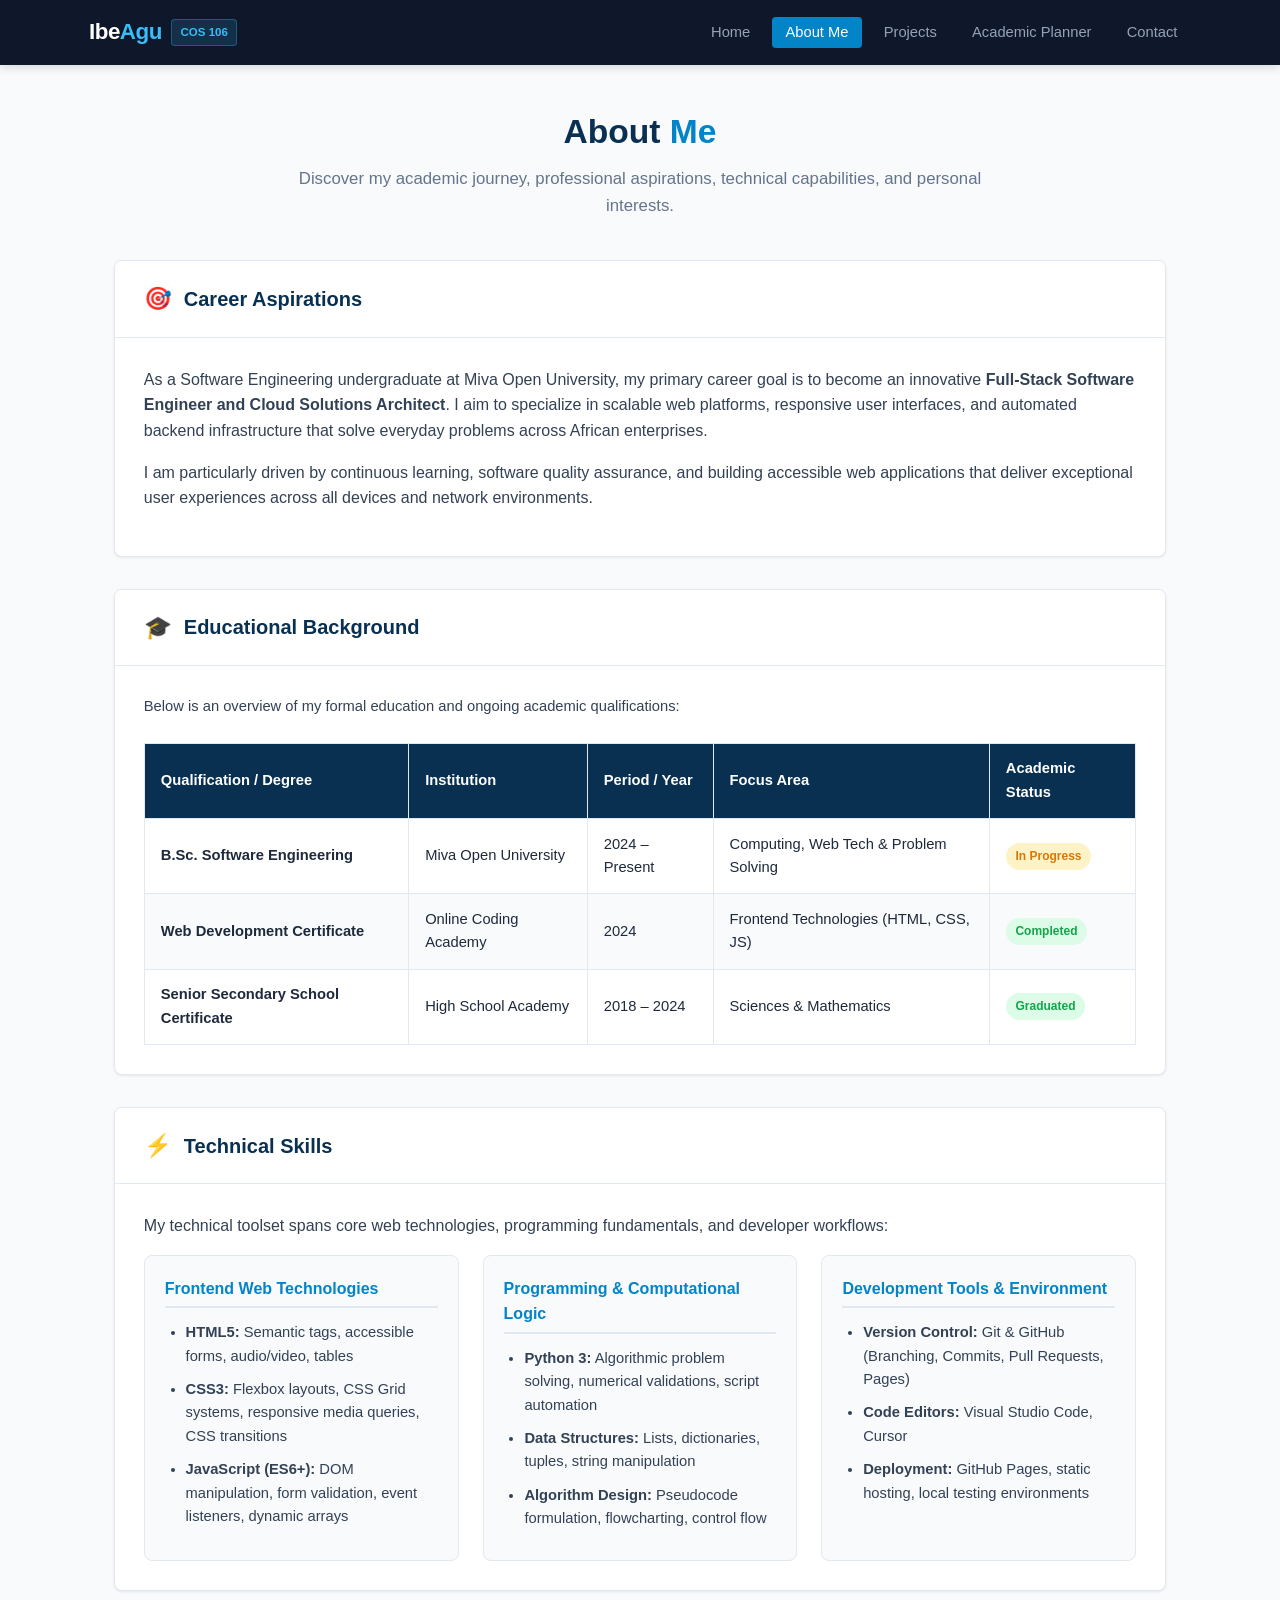
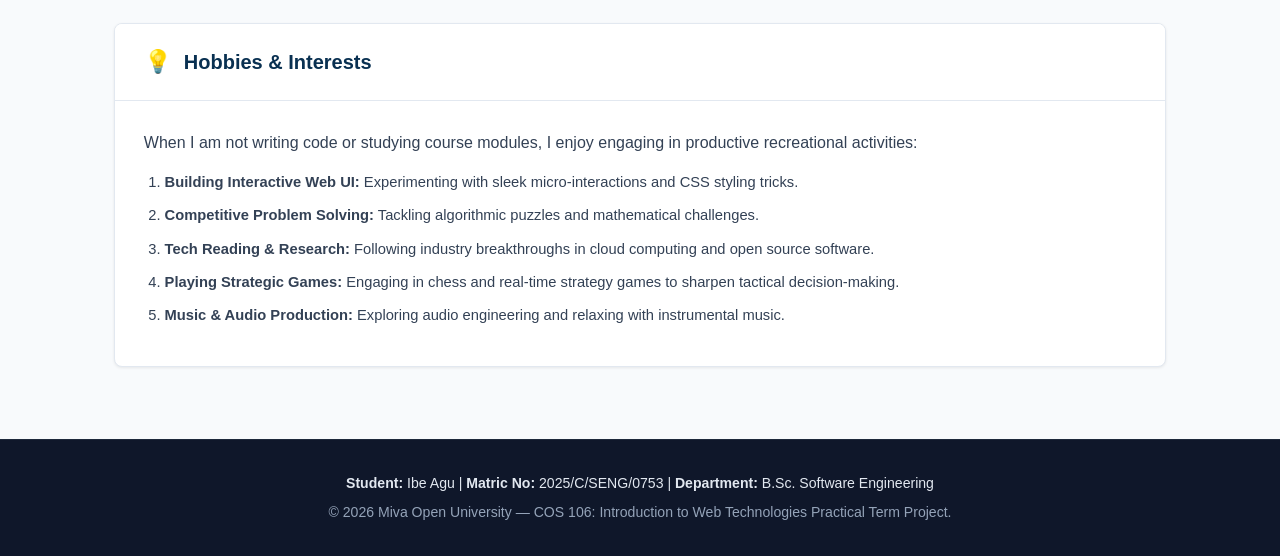
==== about.html @ ec4dff3a "Initial commit: Complete COS 106 Academic Portfolio and Management Website" ====
<!DOCTYPE html>
<html lang="en">
<head>
    <meta charset="UTF-8">
    <meta name="viewport" content="width=device-width, initial-scale=1.0">
    <title>About Me | Ibe Agu - Academic Portfolio</title>
    <link rel="stylesheet" href="style.css">
</head>
<body>

    <header>
        <div class="header-container">
            <div class="logo">
                <a href="index.html">Ibe<span>Agu</span></a>
                <span class="badge">COS 106</span>
            </div>
            <nav>
                <ul class="nav-links">
                    <li><a href="index.html">Home</a></li>
                    <li><a href="about.html" class="active">About Me</a></li>
                    <li><a href="projects.html">Projects</a></li>
                    <li><a href="planner.html">Academic Planner</a></li>
                    <li><a href="contact.html">Contact</a></li>
                </ul>
            </nav>
        </div>
    </header>

    <main class="page-container">
        <div class="page-header">
            <h2>About <span class="highlight">Me</span></h2>
            <p class="subtitle">Discover my academic journey, professional aspirations, technical capabilities, and personal interests.</p>
        </div>

        <!-- Career Aspirations Section -->
        <section class="card">
            <div class="card-header">
                <span class="card-icon">🎯</span>
                <h3>Career Aspirations</h3>
            </div>
            <div class="card-body">
                <p>
                    As a Software Engineering undergraduate at Miva Open University, my primary career goal is to become an innovative 
                    <strong>Full-Stack Software Engineer and Cloud Solutions Architect</strong>. I aim to specialize in scalable web platforms, 
                    responsive user interfaces, and automated backend infrastructure that solve everyday problems across African enterprises.
                </p>
                <p>
                    I am particularly driven by continuous learning, software quality assurance, and building accessible web applications 
                    that deliver exceptional user experiences across all devices and network environments.
                </p>
            </div>
        </section>

        <!-- Educational Background (Semantic HTML Table Requirement) -->
        <section class="card">
            <div class="card-header">
                <span class="card-icon">🎓</span>
                <h3>Educational Background</h3>
            </div>
            <div class="card-body">
                <p class="table-intro">Below is an overview of my formal education and ongoing academic qualifications:</p>
                <div class="table-responsive">
                    <table class="custom-table">
                        <thead>
                            <tr>
                                <th>Qualification / Degree</th>
                                <th>Institution</th>
                                <th>Period / Year</th>
                                <th>Focus Area</th>
                                <th>Academic Status</th>
                            </tr>
                        </thead>
                        <tbody>
                            <tr>
                                <td><strong>B.Sc. Software Engineering</strong></td>
                                <td>Miva Open University</td>
                                <td>2024 &ndash; Present</td>
                                <td>Computing, Web Tech &amp; Problem Solving</td>
                                <td><span class="status-badge status-progress">In Progress</span></td>
                            </tr>
                            <tr>
                                <td><strong>Web Development Certificate</strong></td>
                                <td>Online Coding Academy</td>
                                <td>2024</td>
                                <td>Frontend Technologies (HTML, CSS, JS)</td>
                                <td><span class="status-badge status-completed">Completed</span></td>
                            </tr>
                            <tr>
                                <td><strong>Senior Secondary School Certificate</strong></td>
                                <td>High School Academy</td>
                                <td>2018 &ndash; 2024</td>
                                <td>Sciences &amp; Mathematics</td>
                                <td><span class="status-badge status-completed">Graduated</span></td>
                            </tr>
                        </tbody>
                    </table>
                </div>
            </div>
        </section>

        <!-- Technical Skills (HTML Lists Requirement) -->
        <section class="card">
            <div class="card-header">
                <span class="card-icon">⚡</span>
                <h3>Technical Skills</h3>
            </div>
            <div class="card-body">
                <p>My technical toolset spans core web technologies, programming fundamentals, and developer workflows:</p>
                <div class="skills-grid">
                    <div class="skill-category">
                        <h4>Frontend Web Technologies</h4>
                        <ul class="styled-list">
                            <li><strong>HTML5:</strong> Semantic tags, accessible forms, audio/video, tables</li>
                            <li><strong>CSS3:</strong> Flexbox layouts, CSS Grid systems, responsive media queries, CSS transitions</li>
                            <li><strong>JavaScript (ES6+):</strong> DOM manipulation, form validation, event listeners, dynamic arrays</li>
                        </ul>
                    </div>
                    <div class="skill-category">
                        <h4>Programming &amp; Computational Logic</h4>
                        <ul class="styled-list">
                            <li><strong>Python 3:</strong> Algorithmic problem solving, numerical validations, script automation</li>
                            <li><strong>Data Structures:</strong> Lists, dictionaries, tuples, string manipulation</li>
                            <li><strong>Algorithm Design:</strong> Pseudocode formulation, flowcharting, control flow</li>
                        </ul>
                    </div>
                    <div class="skill-category">
                        <h4>Development Tools &amp; Environment</h4>
                        <ul class="styled-list">
                            <li><strong>Version Control:</strong> Git &amp; GitHub (Branching, Commits, Pull Requests, Pages)</li>
                            <li><strong>Code Editors:</strong> Visual Studio Code, Cursor</li>
                            <li><strong>Deployment:</strong> GitHub Pages, static hosting, local testing environments</li>
                        </ul>
                    </div>
                </div>
            </div>
        </section>

        <!-- Hobbies and Interests (Ordered List Requirement) -->
        <section class="card">
            <div class="card-header">
                <span class="card-icon">💡</span>
                <h3>Hobbies &amp; Interests</h3>
            </div>
            <div class="card-body">
                <p>When I am not writing code or studying course modules, I enjoy engaging in productive recreational activities:</p>
                <ol class="styled-ordered-list">
                    <li><strong>Building Interactive Web UI:</strong> Experimenting with sleek micro-interactions and CSS styling tricks.</li>
                    <li><strong>Competitive Problem Solving:</strong> Tackling algorithmic puzzles and mathematical challenges.</li>
                    <li><strong>Tech Reading &amp; Research:</strong> Following industry breakthroughs in cloud computing and open source software.</li>
                    <li><strong>Playing Strategic Games:</strong> Engaging in chess and real-time strategy games to sharpen tactical decision-making.</li>
                    <li><strong>Music &amp; Audio Production:</strong> Exploring audio engineering and relaxing with instrumental music.</li>
                </ol>
            </div>
        </section>
    </main>

    <footer>
        <div class="footer-container">
            <p><strong>Student:</strong> Ibe Agu | <strong>Matric No:</strong> 2025/C/SENG/0753 | <strong>Department:</strong> B.Sc. Software Engineering</p>
            <p>&copy; 2026 Miva Open University — COS 106: Introduction to Web Technologies Practical Term Project.</p>
        </div>
    </footer>

</body>
</html>
---- style.css ----
/* ==========================================================================
   COS 106: Introduction to Web Technologies - Practical Term Project
   Author: Ibe Agu (Matric No: 2025/C/SENG/0753)
   Institution: Miva Open University | Faculty of Computing & Applied Sciences
   File: style.css (Comprehensive External Stylesheet)
   ========================================================================== */

/* --------------------------------------------------------------------------
   1. RESET & GLOBAL VARIABLES
   -------------------------------------------------------------------------- */
:root {
    --primary-navy: #093051;
    --primary-dark: #0f172a;
    --accent-blue: #0284c7;
    --accent-light: #38bdf8;
    --accent-hover: #0369a1;
    --bg-light: #f8fafc;
    --bg-white: #ffffff;
    --text-main: #1e293b;
    --text-muted: #64748b;
    --text-light: #94a3b8;
    --border-color: #e2e8f0;
    --border-focus: #0284c7;
    --success-color: #16a34a;
    --success-bg: #dcfce7;
    --warning-color: #d97706;
    --warning-bg: #fef3c7;
    --error-color: #dc2626;
    --error-bg: #fee2e2;
    --shadow-sm: 0 1px 3px rgba(0, 0, 0, 0.08);
    --shadow-md: 0 4px 12px rgba(0, 0, 0, 0.08);
    --shadow-lg: 0 10px 25px rgba(0, 0, 0, 0.12);
    --radius-sm: 4px;
    --radius-md: 8px;
    --radius-lg: 12px;
    --transition: all 0.3s ease;
}

* {
    margin: 0;
    padding: 0;
    box-sizing: border-box;
    font-family: 'Segoe UI', -apple-system, BlinkMacSystemFont, Roboto, Helvetica, Arial, sans-serif;
}

body {
    background-color: var(--bg-light);
    color: var(--text-main);
    line-height: 1.6;
    min-height: 100vh;
    display: flex;
    flex-direction: column;
}

main {
    flex: 1;
}

a {
    color: var(--accent-blue);
    text-decoration: none;
    transition: var(--transition);
}

a:hover {
    color: var(--accent-hover);
}

/* --------------------------------------------------------------------------
   2. HEADER & NAVIGATION BAR (FLEXBOX)
   -------------------------------------------------------------------------- */
header {
    background-color: var(--primary-dark);
    color: #ffffff;
    position: sticky;
    top: 0;
    z-index: 1000;
    box-shadow: 0 2px 10px rgba(0, 0, 0, 0.15);
}

.header-container {
    max-width: 1150px;
    margin: 0 auto;
    padding: 0.9rem 1.5rem;
    display: flex;
    justify-content: space-between;
    align-items: center;
    flex-wrap: wrap;
    gap: 1rem;
}

.logo {
    display: flex;
    align-items: center;
    gap: 0.6rem;
}

.logo a {
    font-size: 1.4rem;
    font-weight: 700;
    color: #ffffff;
    letter-spacing: -0.5px;
}

.logo span {
    color: var(--accent-light);
}

.badge {
    background: rgba(56, 189, 248, 0.15);
    color: var(--accent-light);
    border: 1px solid rgba(56, 189, 248, 0.3);
    font-size: 0.72rem;
    font-weight: 600;
    padding: 0.2rem 0.5rem;
    border-radius: var(--radius-sm);
    text-transform: uppercase;
}

.nav-links {
    list-style: none;
    display: flex;
    align-items: center;
    gap: 0.5rem;
}

.nav-links li a {
    color: var(--text-light);
    font-size: 0.92rem;
    font-weight: 500;
    padding: 0.45rem 0.85rem;
    border-radius: var(--radius-sm);
    transition: var(--transition);
}

.nav-links li a:hover {
    color: #ffffff;
    background-color: rgba(255, 255, 255, 0.1);
}

.nav-links li a.active {
    color: #ffffff;
    background-color: var(--accent-blue);
}

/* --------------------------------------------------------------------------
   3. HERO SECTION (HOMEPAGE)
   -------------------------------------------------------------------------- */
.hero-section {
    background: linear-gradient(135deg, var(--primary-navy) 0%, #0369a1 100%);
    color: #ffffff;
    padding: 4.5rem 1.5rem 4rem;
    text-align: center;
    position: relative;
}

.hero-content {
    max-width: 780px;
    margin: 0 auto;
}

.profile-frame {
    display: inline-block;
    padding: 5px;
    background: rgba(255, 255, 255, 0.2);
    border-radius: 50%;
    box-shadow: 0 8px 24px rgba(0, 0, 0, 0.25);
    margin-bottom: 1.25rem;
}

.profile-img {
    width: 140px;
    height: 140px;
    border-radius: 50%;
    object-fit: cover;
    border: 3px solid #ffffff;
    display: block;
}

.hero-section h2 {
    font-size: 2.3rem;
    font-weight: 700;
    margin-bottom: 0.5rem;
    line-height: 1.2;
}

.hero-section .highlight {
    color: var(--accent-light);
}

.tagline {
    font-size: 1.15rem;
    color: #bae6fd;
    font-weight: 500;
    margin-bottom: 1.2rem;
}

.bio {
    font-size: 1.02rem;
    color: #e2e8f0;
    line-height: 1.7;
    margin-bottom: 2rem;
}

.hero-buttons {
    display: flex;
    justify-content: center;
    align-items: center;
    flex-wrap: wrap;
    gap: 0.9rem;
}

/* --------------------------------------------------------------------------
   4. BUTTONS & UI CONTROLS
   -------------------------------------------------------------------------- */
.btn {
    display: inline-block;
    font-size: 0.95rem;
    font-weight: 600;
    padding: 0.7rem 1.4rem;
    border-radius: var(--radius-md);
    cursor: pointer;
    border: 2px solid transparent;
    transition: var(--transition);
    text-align: center;
}

.btn:hover {
    transform: translateY(-2px);
    box-shadow: var(--shadow-md);
}

.btn-primary {
    background-color: var(--accent-blue);
    color: #ffffff;
}

.btn-primary:hover {
    background-color: var(--accent-hover);
    color: #ffffff;
}

.btn-secondary {
    background-color: #ffffff;
    color: var(--primary-dark);
}

.btn-secondary:hover {
    background-color: #f1f5f9;
    color: var(--primary-navy);
}

.btn-accent {
    background-color: #f59e0b;
    color: #ffffff;
}

.btn-accent:hover {
    background-color: #d97706;
}

.btn-outline {
    background: transparent;
    border-color: var(--accent-blue);
    color: var(--accent-blue);
}

.btn-outline:hover {
    background-color: var(--accent-blue);
    color: #ffffff;
}

.btn-sm {
    padding: 0.45rem 0.9rem;
    font-size: 0.85rem;
    border-radius: var(--radius-sm);
}

.btn-block {
    width: 100%;
    display: block;
}

.btn-text {
    background: none;
    border: none;
    color: var(--text-muted);
    font-size: 0.85rem;
    cursor: pointer;
    padding: 0.2rem 0.5rem;
    border-radius: var(--radius-sm);
}

.btn-text:hover {
    color: var(--error-color);
    background-color: var(--error-bg);
}

/* --------------------------------------------------------------------------
   5. PAGE LAYOUTS & CONTAINERS
   -------------------------------------------------------------------------- */
.page-container {
    max-width: 1100px;
    margin: 2.5rem auto;
    padding: 0 1.5rem;
}

.page-header {
    text-align: center;
    margin-bottom: 2.5rem;
}

.page-header h2 {
    font-size: 2.1rem;
    color: var(--primary-navy);
    font-weight: 700;
    margin-bottom: 0.5rem;
}

.page-header h2 .highlight {
    color: var(--accent-blue);
}

.subtitle {
    color: var(--text-muted);
    font-size: 1.05rem;
    max-width: 720px;
    margin: 0 auto;
}

.section-title {
    font-size: 1.5rem;
    color: var(--primary-navy);
    margin-bottom: 1.2rem;
    text-align: center;
    font-weight: 700;
}

/* Highlights Grid (Home Page) */
.highlights-grid {
    display: grid;
    grid-template-columns: repeat(auto-fit, minmax(280px, 1fr));
    gap: 1.5rem;
    margin-bottom: 2.5rem;
}

.highlight-card {
    background-color: var(--bg-white);
    padding: 1.8rem;
    border-radius: var(--radius-md);
    box-shadow: var(--shadow-sm);
    border: 1px solid var(--border-color);
    transition: var(--transition);
}

.highlight-card:hover {
    transform: translateY(-4px);
    box-shadow: var(--shadow-md);
    border-color: var(--accent-light);
}

.highlight-card .icon {
    font-size: 2.2rem;
    margin-bottom: 1rem;
}

.highlight-card h4 {
    font-size: 1.2rem;
    color: var(--primary-navy);
    margin-bottom: 0.6rem;
}

.highlight-card p {
    color: var(--text-muted);
    font-size: 0.95rem;
    margin-bottom: 1rem;
}

.text-link {
    font-size: 0.9rem;
    font-weight: 600;
    color: var(--accent-blue);
}

/* --------------------------------------------------------------------------
   6. MULTIMEDIA SECTION (AUDIO & VIDEO)
   -------------------------------------------------------------------------- */
.media-box {
    background-color: var(--bg-white);
    padding: 2.5rem 1.8rem;
    border-radius: var(--radius-lg);
    box-shadow: var(--shadow-sm);
    border: 1px solid var(--border-color);
    margin-top: 2rem;
}

.text-center {
    text-align: center;
    color: var(--text-muted);
    margin-bottom: 1.5rem;
}

.multimedia-wrapper {
    display: grid;
    grid-template-columns: repeat(auto-fit, minmax(300px, 1fr));
    gap: 2rem;
}

.media-card {
    background-color: var(--bg-light);
    padding: 1.5rem;
    border-radius: var(--radius-md);
    border: 1px solid var(--border-color);
}

.media-card h4 {
    color: var(--primary-navy);
    font-size: 1.15rem;
    margin-bottom: 0.4rem;
}

.media-caption {
    font-size: 0.88rem;
    color: var(--text-muted);
    margin-bottom: 1rem;
}

.audio-player {
    width: 100%;
    margin-top: 0.5rem;
}

.video-player {
    width: 100%;
    height: auto;
    max-height: 220px;
    border-radius: var(--radius-md);
    background-color: #000;
}

/* --------------------------------------------------------------------------
   7. ABOUT ME PAGE & CARD COMPONENTS
   -------------------------------------------------------------------------- */
.card {
    background-color: var(--bg-white);
    border-radius: var(--radius-md);
    box-shadow: var(--shadow-sm);
    border: 1px solid var(--border-color);
    margin-bottom: 2rem;
    overflow: hidden;
}

.card-header {
    background-color: #ffffff;
    padding: 1.25rem 1.8rem;
    border-bottom: 1px solid var(--border-color);
    display: flex;
    align-items: center;
    gap: 0.75rem;
}

.card-icon {
    font-size: 1.4rem;
}

.card-header h3 {
    font-size: 1.25rem;
    color: var(--primary-navy);
    font-weight: 700;
}

.card-body {
    padding: 1.8rem;
}

.card-body p {
    margin-bottom: 1rem;
    color: #334155;
}

/* Tables (HTML Requirement) */
.table-intro {
    font-size: 0.92rem;
    color: var(--text-muted);
    margin-bottom: 1rem;
}

.table-responsive {
    width: 100%;
    overflow-x: auto;
}

.custom-table {
    width: 100%;
    border-collapse: collapse;
    margin-top: 0.5rem;
    text-align: left;
}

.custom-table th,
.custom-table td {
    padding: 0.85rem 1rem;
    border: 1px solid var(--border-color);
    font-size: 0.92rem;
}

.custom-table th {
    background-color: var(--primary-navy);
    color: #ffffff;
    font-weight: 600;
}

.custom-table tbody tr:nth-child(even) {
    background-color: #f8fafc;
}

.custom-table tbody tr:hover {
    background-color: #f1f5f9;
}

.status-badge {
    display: inline-block;
    padding: 0.25rem 0.6rem;
    border-radius: 50px;
    font-size: 0.75rem;
    font-weight: 600;
}

.status-progress {
    background-color: var(--warning-bg);
    color: var(--warning-color);
}

.status-completed {
    background-color: var(--success-bg);
    color: var(--success-color);
}

/* Skills Grid (About Me) */
.skills-grid {
    display: grid;
    grid-template-columns: repeat(auto-fit, minmax(280px, 1fr));
    gap: 1.5rem;
    margin-top: 1rem;
}

.skill-category {
    background-color: var(--bg-light);
    padding: 1.25rem;
    border-radius: var(--radius-md);
    border: 1px solid var(--border-color);
}

.skill-category h4 {
    color: var(--accent-blue);
    font-size: 1rem;
    margin-bottom: 0.8rem;
    border-bottom: 2px solid #e2e8f0;
    padding-bottom: 0.3rem;
}

.styled-list, .styled-ordered-list {
    padding-left: 1.3rem;
    color: #334155;
    font-size: 0.92rem;
}

.styled-list li, .styled-ordered-list li {
    margin-bottom: 0.6rem;
}

/* --------------------------------------------------------------------------
   8. PROJECTS PAGE (CSS GRID)
   -------------------------------------------------------------------------- */
.projects-grid {
    display: grid;
    grid-template-columns: repeat(auto-fit, minmax(320px, 1fr));
    gap: 2rem;
}

.project-card {
    background-color: var(--bg-white);
    border-radius: var(--radius-lg);
    overflow: hidden;
    box-shadow: var(--shadow-sm);
    border: 1px solid var(--border-color);
    display: flex;
    flex-direction: column;
    transition: var(--transition);
}

.project-card:hover {
    transform: translateY(-6px);
    box-shadow: var(--shadow-lg);
}

.project-img-container {
    position: relative;
    width: 100%;
    height: 190px;
    overflow: hidden;
}

.project-img {
    width: 100%;
    height: 100%;
    object-fit: cover;
    transition: transform 0.4s ease;
}

.project-card:hover .project-img {
    transform: scale(1.05);
}

.project-badge {
    position: absolute;
    top: 12px;
    right: 12px;
    background-color: rgba(15, 23, 42, 0.85);
    color: #ffffff;
    font-size: 0.75rem;
    font-weight: 600;
    padding: 0.3rem 0.65rem;
    border-radius: 50px;
    backdrop-filter: blur(4px);
}

.project-body {
    padding: 1.5rem;
    display: flex;
    flex-direction: column;
    flex: 1;
}

.project-body h3 {
    font-size: 1.25rem;
    color: var(--primary-navy);
    margin-bottom: 0.6rem;
}

.project-desc {
    font-size: 0.92rem;
    color: var(--text-muted);
    flex: 1;
    margin-bottom: 1.2rem;
}

.project-tech-tags {
    display: flex;
    flex-wrap: wrap;
    gap: 0.4rem;
    margin-bottom: 1.25rem;
}

.project-tech-tags span {
    background-color: #e0f2fe;
    color: #0369a1;
    font-size: 0.76rem;
    font-weight: 600;
    padding: 0.25rem 0.6rem;
    border-radius: var(--radius-sm);
}

.project-links {
    display: flex;
    gap: 0.6rem;
    align-items: center;
}

/* --------------------------------------------------------------------------
   9. ACADEMIC PLANNER PAGE
   -------------------------------------------------------------------------- */
.planner-wrapper {
    display: grid;
    grid-template-columns: 2fr 1fr;
    gap: 2rem;
    align-items: start;
}

.planner-box {
    background-color: var(--bg-white);
    padding: 2rem;
    border-radius: var(--radius-lg);
    box-shadow: var(--shadow-sm);
    border: 1px solid var(--border-color);
}

.planner-header {
    margin-bottom: 1.5rem;
}

.planner-header h3 {
    font-size: 1.35rem;
    color: var(--primary-navy);
    margin-bottom: 0.3rem;
}

.planner-header p {
    font-size: 0.9rem;
    color: var(--text-muted);
}

.planner-input-group {
    display: flex;
    gap: 0.6rem;
    margin-bottom: 1.25rem;
}

.planner-input-group input {
    flex: 1;
    padding: 0.75rem 1rem;
    border: 1px solid var(--border-color);
    border-radius: var(--radius-md);
    font-size: 0.95rem;
    transition: var(--transition);
}

.planner-input-group input:focus {
    outline: none;
    border-color: var(--border-focus);
    box-shadow: 0 0 0 3px rgba(2, 132, 199, 0.15);
}

.planner-status-bar {
    display: flex;
    align-items: center;
    gap: 0.6rem;
    padding-bottom: 1rem;
    margin-bottom: 1rem;
    border-bottom: 1px solid var(--border-color);
    flex-wrap: wrap;
}

.badge-stat {
    font-size: 0.78rem;
    font-weight: 600;
    padding: 0.25rem 0.65rem;
    border-radius: 50px;
    background-color: #f1f5f9;
    color: var(--text-main);
}

.stat-success {
    background-color: var(--success-bg);
    color: var(--success-color);
}

.stat-warning {
    background-color: var(--warning-bg);
    color: var(--warning-color);
}

.task-list {
    list-style: none;
}

.task-item {
    display: flex;
    align-items: center;
    justify-content: space-between;
    padding: 0.85rem 1rem;
    border-radius: var(--radius-md);
    margin-bottom: 0.5rem;
    background-color: #f8fafc;
    border: 1px solid #f1f5f9;
    transition: var(--transition);
}

.task-item:hover {
    background-color: #f1f5f9;
    border-color: var(--border-color);
}

.task-item-left {
    display: flex;
    align-items: center;
    gap: 0.8rem;
    flex: 1;
    cursor: pointer;
}

.task-item input[type="checkbox"] {
    width: 18px;
    height: 18px;
    cursor: pointer;
    accent-color: var(--accent-blue);
}

.task-text {
    font-size: 0.95rem;
    color: var(--text-main);
    word-break: break-word;
}

.task-item.completed .task-text {
    text-decoration: line-through;
    color: var(--text-light);
}

.btn-delete {
    background-color: transparent;
    color: var(--text-light);
    border: none;
    font-size: 1.1rem;
    cursor: pointer;
    padding: 0.2rem 0.5rem;
    border-radius: var(--radius-sm);
    transition: var(--transition);
}

.btn-delete:hover {
    color: var(--error-color);
    background-color: var(--error-bg);
}

.empty-state {
    text-align: center;
    padding: 2.5rem 1rem;
    color: var(--text-muted);
}

.empty-icon {
    font-size: 2.5rem;
    margin-bottom: 0.5rem;
}

.mini-table {
    width: 100%;
    font-size: 0.88rem;
    border-collapse: collapse;
}

.mini-table td {
    padding: 0.5rem 0;
    border-bottom: 1px solid var(--border-color);
}

/* --------------------------------------------------------------------------
   10. CONTACT PAGE & FORM VALIDATION
   -------------------------------------------------------------------------- */
.contact-layout {
    display: grid;
    grid-template-columns: 1fr 1.4fr;
    gap: 2rem;
    align-items: start;
}

.info-item {
    display: flex;
    gap: 1rem;
    margin-top: 1.25rem;
}

.info-icon {
    font-size: 1.4rem;
}

.info-item strong {
    font-size: 0.88rem;
    color: var(--text-muted);
    display: block;
}

.info-item p {
    font-size: 0.95rem;
    color: var(--primary-navy);
    font-weight: 500;
}

.form-container {
    background-color: var(--bg-white);
    padding: 2rem;
    border-radius: var(--radius-lg);
    box-shadow: var(--shadow-sm);
    border: 1px solid var(--border-color);
}

.form-container h3 {
    font-size: 1.35rem;
    color: var(--primary-navy);
    margin-bottom: 1.25rem;
}

.form-group {
    margin-bottom: 1.25rem;
}

.form-group label {
    display: block;
    font-size: 0.9rem;
    font-weight: 600;
    color: var(--primary-navy);
    margin-bottom: 0.4rem;
}

.required {
    color: var(--error-color);
}

.form-group input,
.form-group textarea {
    width: 100%;
    padding: 0.75rem 1rem;
    border: 1px solid var(--border-color);
    border-radius: var(--radius-md);
    font-size: 0.95rem;
    color: var(--text-main);
    transition: var(--transition);
}

.form-group input:focus,
.form-group textarea:focus {
    outline: none;
    border-color: var(--border-focus);
    box-shadow: 0 0 0 3px rgba(2, 132, 199, 0.15);
}

.form-group input.input-error,
.form-group textarea.input-error {
    border-color: var(--error-color);
    background-color: #fffaf0;
}

.error-msg {
    color: var(--error-color);
    font-size: 0.8rem;
    font-weight: 500;
    display: block;
    margin-top: 0.35rem;
    min-height: 18px;
}

.alert-box {
    padding: 1rem 1.25rem;
    border-radius: var(--radius-md);
    margin-bottom: 1.25rem;
    font-size: 0.92rem;
    font-weight: 500;
    display: none;
}

.alert-success {
    display: block;
    background-color: var(--success-bg);
    color: var(--success-color);
    border: 1px solid #86efac;
}

/* --------------------------------------------------------------------------
   11. FOOTER
   -------------------------------------------------------------------------- */
footer {
    background-color: var(--primary-dark);
    color: var(--text-light);
    padding: 2rem 1.5rem;
    margin-top: auto;
    border-top: 1px solid #1e293b;
}

.footer-container {
    max-width: 1100px;
    margin: 0 auto;
    text-align: center;
    font-size: 0.88rem;
    line-height: 1.7;
}

.footer-container p:first-child {
    color: #e2e8f0;
    margin-bottom: 0.3rem;
}

/* --------------------------------------------------------------------------
   12. RESPONSIVE DESIGN (@MEDIA QUERIES)
   -------------------------------------------------------------------------- */
@media (max-width: 900px) {
    .planner-wrapper {
        grid-template-columns: 1fr;
    }

    .contact-layout {
        grid-template-columns: 1fr;
    }
}

@media (max-width: 768px) {
    .header-container {
        flex-direction: column;
        text-align: center;
        gap: 0.75rem;
    }

    .nav-links {
        flex-wrap: wrap;
        justify-content: center;
        gap: 0.35rem;
    }

    .hero-section {
        padding: 3rem 1.2rem;
    }

    .hero-section h2 {
        font-size: 1.8rem;
    }

    .hero-buttons {
        flex-direction: column;
        width: 100%;
    }

    .hero-buttons .btn {
        width: 100%;
    }

    .planner-input-group {
        flex-direction: column;
    }
}
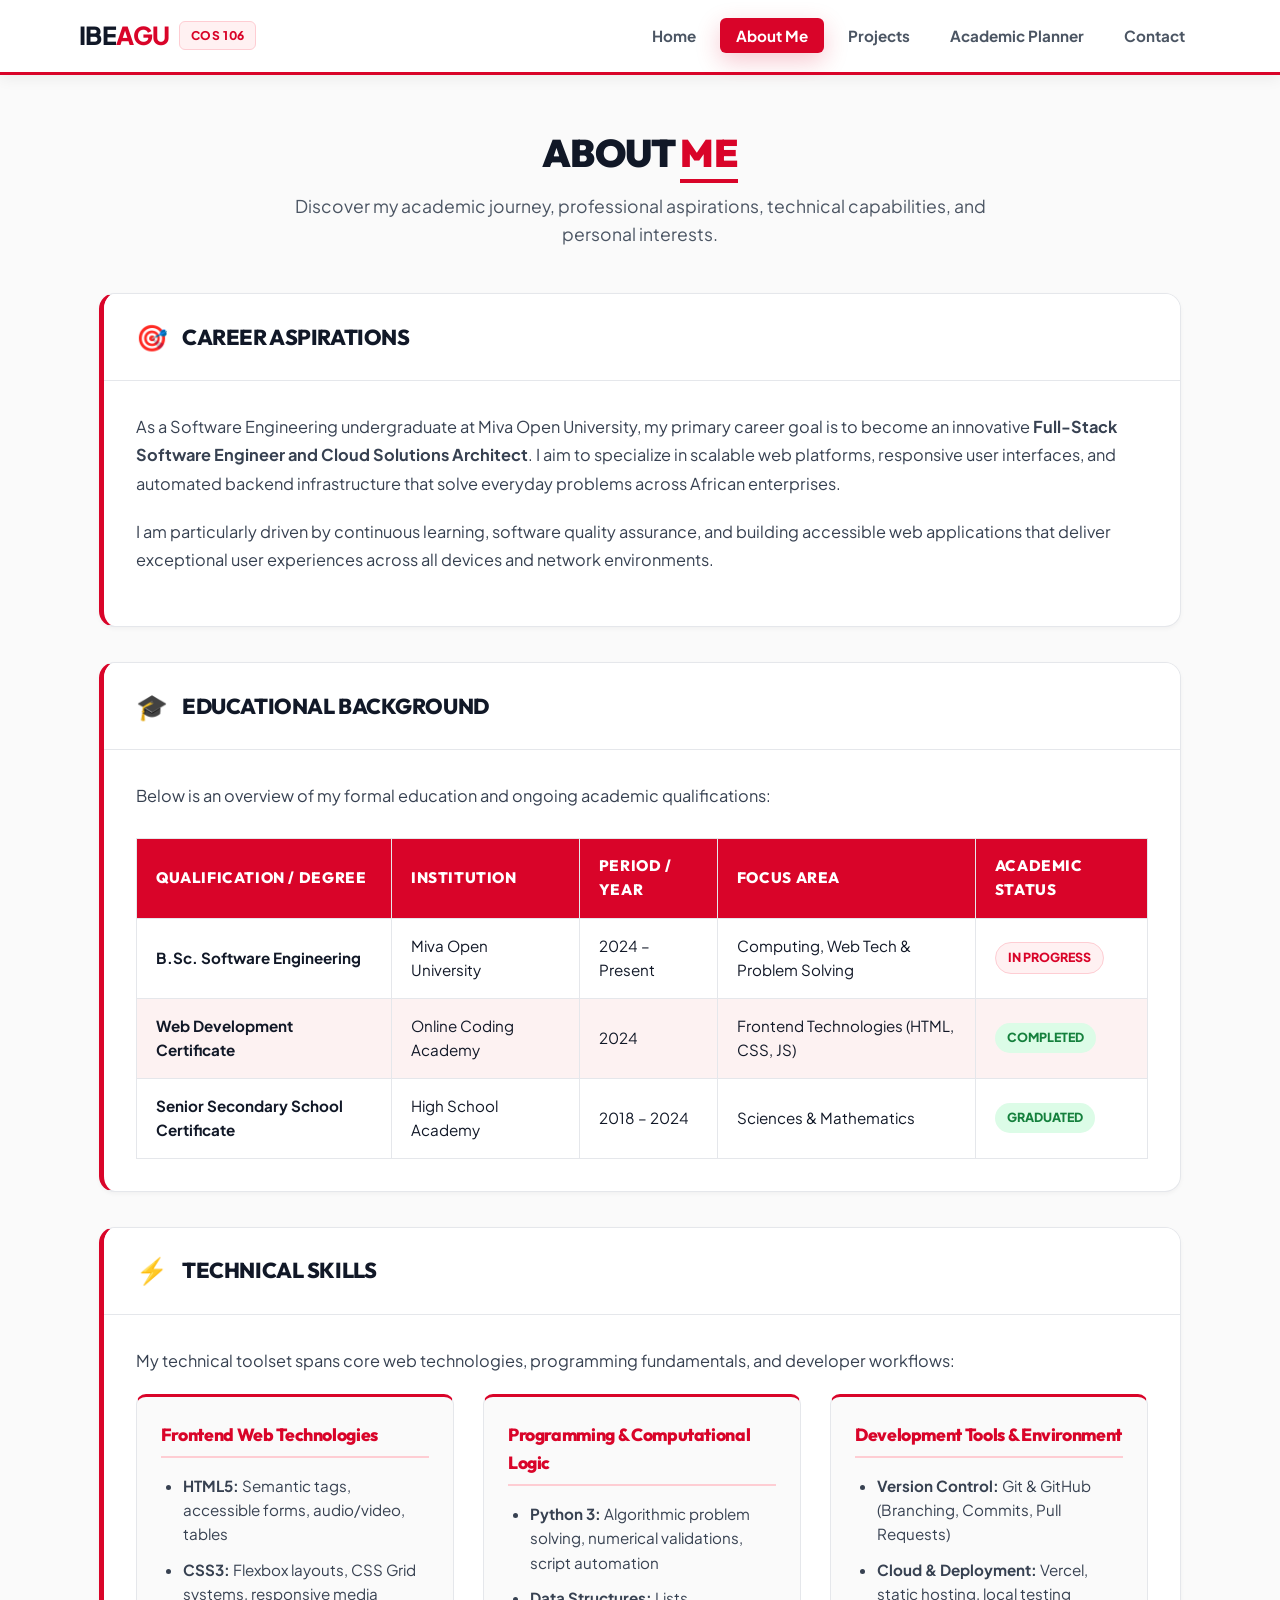
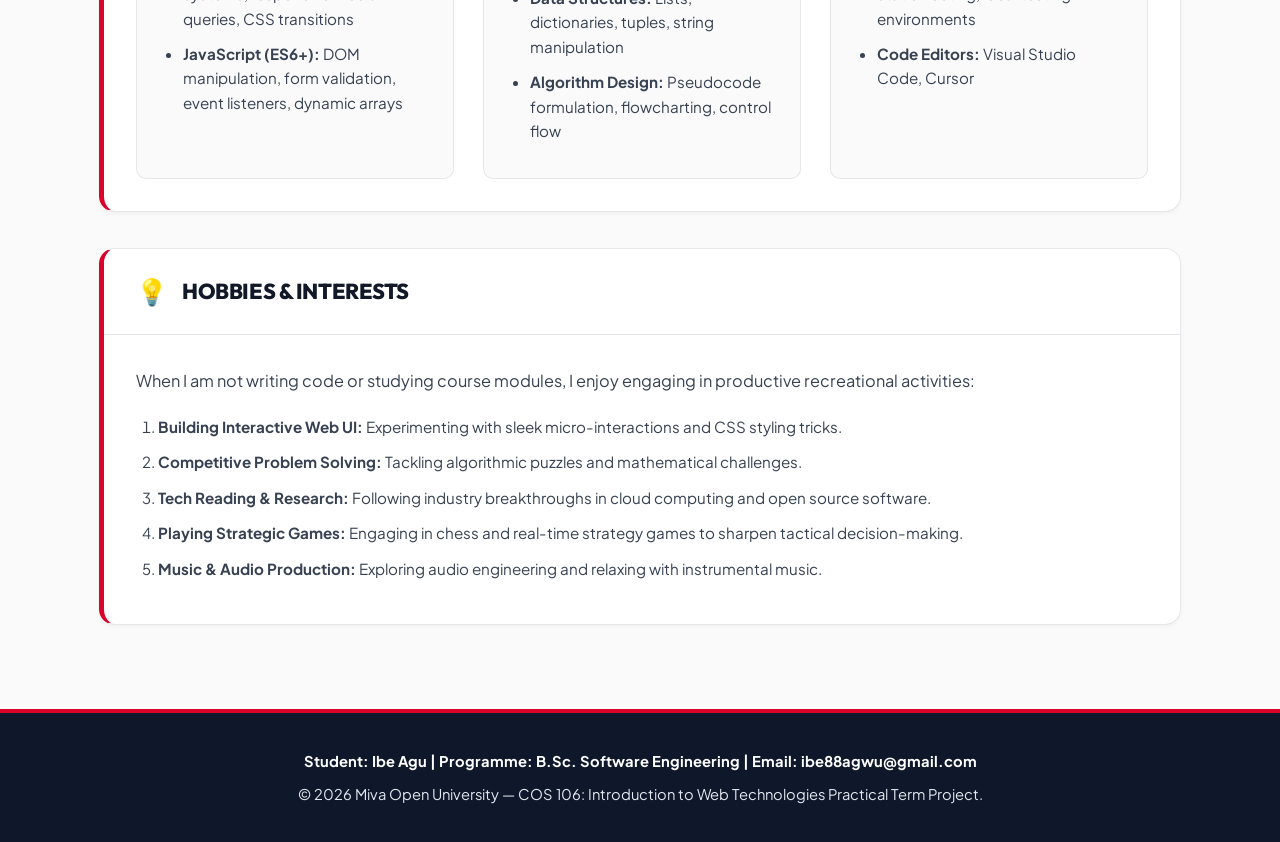
==== commit 499dea63: "feat: Bold red & white design, portrait photo, preview banners, and student privacy protection" ====
--- a/about.html
+++ b/about.html
@@ -126,9 +126,9 @@
                     <div class="skill-category">
                         <h4>Development Tools &amp; Environment</h4>
                         <ul class="styled-list">
-                            <li><strong>Version Control:</strong> Git &amp; GitHub (Branching, Commits, Pull Requests, Pages)</li>
+                            <li><strong>Version Control:</strong> Git &amp; GitHub (Branching, Commits, Pull Requests)</li>
+                            <li><strong>Cloud &amp; Deployment:</strong> Vercel, static hosting, local testing environments</li>
                             <li><strong>Code Editors:</strong> Visual Studio Code, Cursor</li>
-                            <li><strong>Deployment:</strong> GitHub Pages, static hosting, local testing environments</li>
                         </ul>
                     </div>
                 </div>
@@ -156,7 +156,7 @@
 
     <footer>
         <div class="footer-container">
-            <p><strong>Student:</strong> Ibe Agu | <strong>Matric No:</strong> 2025/C/SENG/0753 | <strong>Department:</strong> B.Sc. Software Engineering</p>
+            <p><strong>Student:</strong> Ibe Agu | <strong>Programme:</strong> B.Sc. Software Engineering | <strong>Email:</strong> ibe88agwu@gmail.com</p>
             <p>&copy; 2026 Miva Open University — COS 106: Introduction to Web Technologies Practical Term Project.</p>
         </div>
     </footer>
--- a/style.css
+++ b/style.css
@@ -1,51 +1,61 @@
 /* ==========================================================================
    COS 106: Introduction to Web Technologies - Practical Term Project
-   Author: Ibe Agu (Matric No: 2025/C/SENG/0753)
-   Institution: Miva Open University | Faculty of Computing & Applied Sciences
+   Author: Ibe Agu
+   Department: B.Sc. Software Engineering | Miva Open University
+   Theme: Bold Red & White High-Impact Aesthetic
    File: style.css (Comprehensive External Stylesheet)
    ========================================================================== */
 
 /* --------------------------------------------------------------------------
-   1. RESET & GLOBAL VARIABLES
+   1. GOOGLE FONTS IMPORT & DESIGN SYSTEM VARIABLES
    -------------------------------------------------------------------------- */
+@import url('https://fonts.googleapis.com/css2?family=Outfit:wght@400;500;600;700;800;900&family=Plus+Jakarta+Sans:wght@400;500;600;700;800&display=swap');
+
 :root {
-    --primary-navy: #093051;
-    --primary-dark: #0f172a;
-    --accent-blue: #0284c7;
-    --accent-light: #38bdf8;
-    --accent-hover: #0369a1;
-    --bg-light: #f8fafc;
-    --bg-white: #ffffff;
-    --text-main: #1e293b;
-    --text-muted: #64748b;
-    --text-light: #94a3b8;
-    --border-color: #e2e8f0;
-    --border-focus: #0284c7;
-    --success-color: #16a34a;
+    /* Primary Red & White Palette */
+    --primary-red: #d90429;
+    --dark-red: #990000;
+    --crimson: #b91c1c;
+    --bright-red: #ef233c;
+    --light-red-bg: #fff1f2;
+    --card-red-border: #fecdd3;
+    
+    /* Whites & Neutrals */
+    --pure-white: #ffffff;
+    --bg-light: #fafafa;
+    --bg-contrast: #f4f4f5;
+    --text-primary: #111827;
+    --text-muted: #4b5563;
+    --text-light: #6b7280;
+    --border-color: #e5e7eb;
+    
+    /* Accents & Status */
+    --success-color: #15803d;
     --success-bg: #dcfce7;
-    --warning-color: #d97706;
+    --warning-color: #b45309;
     --warning-bg: #fef3c7;
-    --error-color: #dc2626;
-    --error-bg: #fee2e2;
-    --shadow-sm: 0 1px 3px rgba(0, 0, 0, 0.08);
-    --shadow-md: 0 4px 12px rgba(0, 0, 0, 0.08);
-    --shadow-lg: 0 10px 25px rgba(0, 0, 0, 0.12);
-    --radius-sm: 4px;
-    --radius-md: 8px;
-    --radius-lg: 12px;
-    --transition: all 0.3s ease;
-}
-
+    --shadow-sm: 0 2px 4px rgba(0, 0, 0, 0.04);
+    --shadow-md: 0 6px 18px rgba(217, 4, 41, 0.08);
+    --shadow-lg: 0 12px 30px rgba(0, 0, 0, 0.1);
+    --shadow-red: 0 8px 24px rgba(217, 4, 41, 0.22);
+    
+    --radius-sm: 6px;
+    --radius-md: 10px;
+    --radius-lg: 16px;
+    --transition: all 0.25s cubic-bezier(0.4, 0, 0.2, 1);
+}
+
+/* Global Reset */
 * {
     margin: 0;
     padding: 0;
     box-sizing: border-box;
-    font-family: 'Segoe UI', -apple-system, BlinkMacSystemFont, Roboto, Helvetica, Arial, sans-serif;
 }
 
 body {
     background-color: var(--bg-light);
-    color: var(--text-main);
+    color: var(--text-primary);
+    font-family: 'Plus Jakarta Sans', sans-serif;
     line-height: 1.6;
     min-height: 100vh;
     display: flex;
@@ -56,32 +66,40 @@
     flex: 1;
 }
 
+/* Headings with Bold Typography */
+h1, h2, h3, h4, h5, h6 {
+    font-family: 'Outfit', sans-serif;
+    font-weight: 800;
+    letter-spacing: -0.02em;
+    color: var(--text-primary);
+}
+
 a {
-    color: var(--accent-blue);
+    color: var(--primary-red);
     text-decoration: none;
     transition: var(--transition);
 }
 
 a:hover {
-    color: var(--accent-hover);
+    color: var(--dark-red);
 }
 
 /* --------------------------------------------------------------------------
-   2. HEADER & NAVIGATION BAR (FLEXBOX)
+   2. HEADER & NAVIGATION BAR (RED & WHITE)
    -------------------------------------------------------------------------- */
 header {
-    background-color: var(--primary-dark);
-    color: #ffffff;
+    background-color: var(--pure-white);
+    border-bottom: 3px solid var(--primary-red);
     position: sticky;
     top: 0;
     z-index: 1000;
-    box-shadow: 0 2px 10px rgba(0, 0, 0, 0.15);
+    box-shadow: 0 4px 14px rgba(0, 0, 0, 0.06);
 }
 
 .header-container {
-    max-width: 1150px;
+    max-width: 1180px;
     margin: 0 auto;
-    padding: 0.9rem 1.5rem;
+    padding: 1rem 1.8rem;
     display: flex;
     justify-content: space-between;
     align-items: center;
@@ -96,25 +114,27 @@
 }
 
 .logo a {
-    font-size: 1.4rem;
-    font-weight: 700;
-    color: #ffffff;
+    font-size: 1.55rem;
+    font-weight: 900;
+    color: var(--text-primary);
     letter-spacing: -0.5px;
-}
-
-.logo span {
-    color: var(--accent-light);
+    text-transform: uppercase;
+}
+
+.logo a span {
+    color: var(--primary-red);
 }
 
 .badge {
-    background: rgba(56, 189, 248, 0.15);
-    color: var(--accent-light);
-    border: 1px solid rgba(56, 189, 248, 0.3);
-    font-size: 0.72rem;
-    font-weight: 600;
-    padding: 0.2rem 0.5rem;
+    background: var(--light-red-bg);
+    color: var(--primary-red);
+    border: 1px solid var(--card-red-border);
+    font-size: 0.75rem;
+    font-weight: 800;
+    padding: 0.25rem 0.65rem;
     border-radius: var(--radius-sm);
     text-transform: uppercase;
+    letter-spacing: 0.05em;
 }
 
 .nav-links {
@@ -125,81 +145,95 @@
 }
 
 .nav-links li a {
-    color: var(--text-light);
-    font-size: 0.92rem;
-    font-weight: 500;
-    padding: 0.45rem 0.85rem;
+    color: var(--text-muted);
+    font-size: 0.95rem;
+    font-weight: 700;
+    padding: 0.5rem 1rem;
     border-radius: var(--radius-sm);
     transition: var(--transition);
 }
 
 .nav-links li a:hover {
-    color: #ffffff;
-    background-color: rgba(255, 255, 255, 0.1);
+    color: var(--primary-red);
+    background-color: var(--light-red-bg);
 }
 
 .nav-links li a.active {
-    color: #ffffff;
-    background-color: var(--accent-blue);
+    color: var(--pure-white);
+    background-color: var(--primary-red);
+    box-shadow: var(--shadow-red);
 }
 
 /* --------------------------------------------------------------------------
-   3. HERO SECTION (HOMEPAGE)
+   3. HERO SECTION (HOMEPAGE - BOLD RED & WHITE)
    -------------------------------------------------------------------------- */
 .hero-section {
-    background: linear-gradient(135deg, var(--primary-navy) 0%, #0369a1 100%);
-    color: #ffffff;
-    padding: 4.5rem 1.5rem 4rem;
+    background: linear-gradient(135deg, var(--dark-red) 0%, var(--primary-red) 55%, var(--bright-red) 100%);
+    color: var(--pure-white);
+    padding: 4.8rem 1.8rem 4.5rem;
     text-align: center;
     position: relative;
+    border-bottom: 5px solid var(--primary-red);
 }
 
 .hero-content {
-    max-width: 780px;
+    max-width: 820px;
     margin: 0 auto;
 }
 
 .profile-frame {
     display: inline-block;
-    padding: 5px;
-    background: rgba(255, 255, 255, 0.2);
+    padding: 6px;
+    background: rgba(255, 255, 255, 0.35);
     border-radius: 50%;
-    box-shadow: 0 8px 24px rgba(0, 0, 0, 0.25);
-    margin-bottom: 1.25rem;
+    box-shadow: 0 10px 30px rgba(0, 0, 0, 0.3);
+    margin-bottom: 1.5rem;
+    transition: transform 0.3s ease;
+}
+
+.profile-frame:hover {
+    transform: scale(1.04);
 }
 
 .profile-img {
-    width: 140px;
-    height: 140px;
+    width: 155px;
+    height: 155px;
     border-radius: 50%;
     object-fit: cover;
-    border: 3px solid #ffffff;
+    border: 4px solid var(--pure-white);
     display: block;
 }
 
 .hero-section h2 {
-    font-size: 2.3rem;
+    font-size: 2.8rem;
+    font-weight: 900;
+    color: var(--pure-white);
+    margin-bottom: 0.5rem;
+    line-height: 1.15;
+    text-transform: uppercase;
+}
+
+.hero-section .highlight {
+    color: #ffffff;
+    text-shadow: 0 2px 10px rgba(0, 0, 0, 0.25);
+    background: rgba(255, 255, 255, 0.2);
+    padding: 0 0.4rem;
+    border-radius: 6px;
+}
+
+.tagline {
+    font-size: 1.25rem;
+    color: #ffccd5;
     font-weight: 700;
-    margin-bottom: 0.5rem;
-    line-height: 1.2;
-}
-
-.hero-section .highlight {
-    color: var(--accent-light);
-}
-
-.tagline {
-    font-size: 1.15rem;
-    color: #bae6fd;
-    font-weight: 500;
     margin-bottom: 1.2rem;
+    letter-spacing: 0.02em;
 }
 
 .bio {
-    font-size: 1.02rem;
-    color: #e2e8f0;
-    line-height: 1.7;
-    margin-bottom: 2rem;
+    font-size: 1.05rem;
+    color: #fef2f2;
+    line-height: 1.75;
+    margin-bottom: 2.2rem;
 }
 
 .hero-buttons {
@@ -207,7 +241,7 @@
     justify-content: center;
     align-items: center;
     flex-wrap: wrap;
-    gap: 0.9rem;
+    gap: 1rem;
 }
 
 /* --------------------------------------------------------------------------
@@ -215,64 +249,71 @@
    -------------------------------------------------------------------------- */
 .btn {
     display: inline-block;
-    font-size: 0.95rem;
-    font-weight: 600;
-    padding: 0.7rem 1.4rem;
+    font-family: 'Outfit', sans-serif;
+    font-size: 0.98rem;
+    font-weight: 800;
+    padding: 0.75rem 1.6rem;
     border-radius: var(--radius-md);
     cursor: pointer;
     border: 2px solid transparent;
     transition: var(--transition);
     text-align: center;
+    letter-spacing: 0.02em;
 }
 
 .btn:hover {
-    transform: translateY(-2px);
-    box-shadow: var(--shadow-md);
+    transform: translateY(-3px);
+    box-shadow: var(--shadow-lg);
 }
 
 .btn-primary {
-    background-color: var(--accent-blue);
-    color: #ffffff;
+    background-color: var(--primary-red);
+    color: var(--pure-white);
+    box-shadow: var(--shadow-red);
 }
 
 .btn-primary:hover {
-    background-color: var(--accent-hover);
-    color: #ffffff;
+    background-color: var(--dark-red);
+    color: var(--pure-white);
 }
 
 .btn-secondary {
-    background-color: #ffffff;
-    color: var(--primary-dark);
+    background-color: var(--pure-white);
+    color: var(--primary-red);
+    border-color: var(--pure-white);
+    box-shadow: 0 4px 14px rgba(0, 0, 0, 0.15);
 }
 
 .btn-secondary:hover {
-    background-color: #f1f5f9;
-    color: var(--primary-navy);
+    background-color: var(--light-red-bg);
+    color: var(--dark-red);
 }
 
 .btn-accent {
-    background-color: #f59e0b;
-    color: #ffffff;
+    background-color: #111827;
+    color: var(--pure-white);
+    border-color: #111827;
 }
 
 .btn-accent:hover {
-    background-color: #d97706;
+    background-color: #000000;
+    color: var(--pure-white);
 }
 
 .btn-outline {
     background: transparent;
-    border-color: var(--accent-blue);
-    color: var(--accent-blue);
+    border-color: var(--primary-red);
+    color: var(--primary-red);
 }
 
 .btn-outline:hover {
-    background-color: var(--accent-blue);
-    color: #ffffff;
+    background-color: var(--primary-red);
+    color: var(--pure-white);
 }
 
 .btn-sm {
-    padding: 0.45rem 0.9rem;
-    font-size: 0.85rem;
+    padding: 0.5rem 1rem;
+    font-size: 0.88rem;
     border-radius: var(--radius-sm);
 }
 
@@ -285,155 +326,174 @@
     background: none;
     border: none;
     color: var(--text-muted);
-    font-size: 0.85rem;
+    font-size: 0.88rem;
+    font-weight: 700;
     cursor: pointer;
-    padding: 0.2rem 0.5rem;
+    padding: 0.3rem 0.6rem;
     border-radius: var(--radius-sm);
 }
 
 .btn-text:hover {
-    color: var(--error-color);
-    background-color: var(--error-bg);
+    color: var(--primary-red);
+    background-color: var(--light-red-bg);
 }
 
 /* --------------------------------------------------------------------------
-   5. PAGE LAYOUTS & CONTAINERS
+   5. PAGE LAYOUTS & HEADERS
    -------------------------------------------------------------------------- */
 .page-container {
-    max-width: 1100px;
-    margin: 2.5rem auto;
-    padding: 0 1.5rem;
+    max-width: 1140px;
+    margin: 3rem auto;
+    padding: 0 1.8rem;
 }
 
 .page-header {
     text-align: center;
-    margin-bottom: 2.5rem;
+    margin-bottom: 2.8rem;
 }
 
 .page-header h2 {
-    font-size: 2.1rem;
-    color: var(--primary-navy);
-    font-weight: 700;
+    font-size: 2.4rem;
+    color: var(--text-primary);
+    font-weight: 900;
+    text-transform: uppercase;
     margin-bottom: 0.5rem;
 }
 
 .page-header h2 .highlight {
-    color: var(--accent-blue);
+    color: var(--primary-red);
+    border-bottom: 4px solid var(--primary-red);
+    padding-bottom: 2px;
 }
 
 .subtitle {
     color: var(--text-muted);
-    font-size: 1.05rem;
+    font-size: 1.1rem;
     max-width: 720px;
     margin: 0 auto;
 }
 
 .section-title {
-    font-size: 1.5rem;
-    color: var(--primary-navy);
-    margin-bottom: 1.2rem;
+    font-size: 1.8rem;
+    color: var(--text-primary);
+    margin-bottom: 1.5rem;
     text-align: center;
-    font-weight: 700;
+    font-weight: 800;
+    text-transform: uppercase;
+}
+
+.section-title span {
+    color: var(--primary-red);
 }
 
 /* Highlights Grid (Home Page) */
 .highlights-grid {
     display: grid;
-    grid-template-columns: repeat(auto-fit, minmax(280px, 1fr));
-    gap: 1.5rem;
-    margin-bottom: 2.5rem;
+    grid-template-columns: repeat(auto-fit, minmax(300px, 1fr));
+    gap: 1.8rem;
+    margin-bottom: 3rem;
 }
 
 .highlight-card {
-    background-color: var(--bg-white);
-    padding: 1.8rem;
-    border-radius: var(--radius-md);
+    background-color: var(--pure-white);
+    padding: 2.2rem;
+    border-radius: var(--radius-lg);
     box-shadow: var(--shadow-sm);
     border: 1px solid var(--border-color);
+    border-top: 4px solid var(--primary-red);
     transition: var(--transition);
 }
 
 .highlight-card:hover {
-    transform: translateY(-4px);
+    transform: translateY(-6px);
     box-shadow: var(--shadow-md);
-    border-color: var(--accent-light);
+    border-color: var(--primary-red);
 }
 
 .highlight-card .icon {
-    font-size: 2.2rem;
+    font-size: 2.4rem;
     margin-bottom: 1rem;
 }
 
 .highlight-card h4 {
-    font-size: 1.2rem;
-    color: var(--primary-navy);
+    font-size: 1.35rem;
+    color: var(--text-primary);
     margin-bottom: 0.6rem;
+    font-weight: 800;
 }
 
 .highlight-card p {
     color: var(--text-muted);
-    font-size: 0.95rem;
-    margin-bottom: 1rem;
+    font-size: 0.98rem;
+    margin-bottom: 1.2rem;
 }
 
 .text-link {
-    font-size: 0.9rem;
-    font-weight: 600;
-    color: var(--accent-blue);
+    font-family: 'Outfit', sans-serif;
+    font-size: 0.92rem;
+    font-weight: 800;
+    color: var(--primary-red);
+    text-transform: uppercase;
+    letter-spacing: 0.04em;
 }
 
 /* --------------------------------------------------------------------------
    6. MULTIMEDIA SECTION (AUDIO & VIDEO)
    -------------------------------------------------------------------------- */
 .media-box {
-    background-color: var(--bg-white);
-    padding: 2.5rem 1.8rem;
+    background-color: var(--pure-white);
+    padding: 2.8rem 2.2rem;
     border-radius: var(--radius-lg);
     box-shadow: var(--shadow-sm);
     border: 1px solid var(--border-color);
+    border-top: 5px solid var(--primary-red);
     margin-top: 2rem;
 }
 
 .text-center {
     text-align: center;
     color: var(--text-muted);
-    margin-bottom: 1.5rem;
+    margin-bottom: 1.8rem;
+    font-size: 1.05rem;
 }
 
 .multimedia-wrapper {
     display: grid;
-    grid-template-columns: repeat(auto-fit, minmax(300px, 1fr));
+    grid-template-columns: repeat(auto-fit, minmax(320px, 1fr));
     gap: 2rem;
 }
 
 .media-card {
     background-color: var(--bg-light);
-    padding: 1.5rem;
+    padding: 1.8rem;
     border-radius: var(--radius-md);
     border: 1px solid var(--border-color);
+    border-left: 4px solid var(--primary-red);
 }
 
 .media-card h4 {
-    color: var(--primary-navy);
-    font-size: 1.15rem;
+    color: var(--text-primary);
+    font-size: 1.25rem;
     margin-bottom: 0.4rem;
+    font-weight: 800;
 }
 
 .media-caption {
-    font-size: 0.88rem;
+    font-size: 0.9rem;
     color: var(--text-muted);
-    margin-bottom: 1rem;
+    margin-bottom: 1.2rem;
 }
 
 .audio-player {
     width: 100%;
     margin-top: 0.5rem;
+    accent-color: var(--primary-red);
 }
 
 .video-player {
     width: 100%;
     height: auto;
-    max-height: 220px;
+    max-height: 240px;
     border-radius: var(--radius-md);
     background-color: #000;
 }
@@ -442,47 +502,51 @@
    7. ABOUT ME PAGE & CARD COMPONENTS
    -------------------------------------------------------------------------- */
 .card {
-    background-color: var(--bg-white);
-    border-radius: var(--radius-md);
+    background-color: var(--pure-white);
+    border-radius: var(--radius-lg);
     box-shadow: var(--shadow-sm);
     border: 1px solid var(--border-color);
-    margin-bottom: 2rem;
+    margin-bottom: 2.2rem;
     overflow: hidden;
+    border-left: 5px solid var(--primary-red);
 }
 
 .card-header {
-    background-color: #ffffff;
-    padding: 1.25rem 1.8rem;
+    background-color: var(--pure-white);
+    padding: 1.4rem 2rem;
     border-bottom: 1px solid var(--border-color);
     display: flex;
     align-items: center;
-    gap: 0.75rem;
+    gap: 0.9rem;
 }
 
 .card-icon {
-    font-size: 1.4rem;
+    font-size: 1.6rem;
 }
 
 .card-header h3 {
-    font-size: 1.25rem;
-    color: var(--primary-navy);
-    font-weight: 700;
+    font-size: 1.35rem;
+    color: var(--text-primary);
+    font-weight: 800;
+    text-transform: uppercase;
 }
 
 .card-body {
-    padding: 1.8rem;
+    padding: 2rem;
 }
 
 .card-body p {
-    margin-bottom: 1rem;
-    color: #334155;
+    margin-bottom: 1.2rem;
+    color: #374151;
+    font-size: 1.02rem;
+    line-height: 1.75;
 }
 
 /* Tables (HTML Requirement) */
 .table-intro {
-    font-size: 0.92rem;
+    font-size: 0.95rem;
     color: var(--text-muted);
-    margin-bottom: 1rem;
+    margin-bottom: 1.2rem;
 }
 
 .table-responsive {
@@ -499,36 +563,41 @@
 
 .custom-table th,
 .custom-table td {
-    padding: 0.85rem 1rem;
+    padding: 0.95rem 1.2rem;
     border: 1px solid var(--border-color);
-    font-size: 0.92rem;
+    font-size: 0.95rem;
 }
 
 .custom-table th {
-    background-color: var(--primary-navy);
-    color: #ffffff;
-    font-weight: 600;
+    background-color: var(--primary-red);
+    color: var(--pure-white);
+    font-family: 'Outfit', sans-serif;
+    font-weight: 800;
+    text-transform: uppercase;
+    letter-spacing: 0.04em;
 }
 
 .custom-table tbody tr:nth-child(even) {
-    background-color: #f8fafc;
+    background-color: #fdf2f2;
 }
 
 .custom-table tbody tr:hover {
-    background-color: #f1f5f9;
+    background-color: #fee2e2;
 }
 
 .status-badge {
     display: inline-block;
-    padding: 0.25rem 0.6rem;
+    padding: 0.3rem 0.75rem;
     border-radius: 50px;
-    font-size: 0.75rem;
-    font-weight: 600;
+    font-size: 0.78rem;
+    font-weight: 800;
+    text-transform: uppercase;
 }
 
 .status-progress {
-    background-color: var(--warning-bg);
-    color: var(--warning-color);
+    background-color: var(--light-red-bg);
+    color: var(--primary-red);
+    border: 1px solid var(--card-red-border);
 }
 
 .status-completed {
@@ -536,37 +605,40 @@
     color: var(--success-color);
 }
 
-/* Skills Grid (About Me) */
+/* Skills Grid */
 .skills-grid {
     display: grid;
     grid-template-columns: repeat(auto-fit, minmax(280px, 1fr));
-    gap: 1.5rem;
+    gap: 1.8rem;
     margin-top: 1rem;
 }
 
 .skill-category {
     background-color: var(--bg-light);
-    padding: 1.25rem;
+    padding: 1.5rem;
     border-radius: var(--radius-md);
     border: 1px solid var(--border-color);
+    border-top: 3px solid var(--primary-red);
 }
 
 .skill-category h4 {
-    color: var(--accent-blue);
-    font-size: 1rem;
-    margin-bottom: 0.8rem;
-    border-bottom: 2px solid #e2e8f0;
-    padding-bottom: 0.3rem;
+    color: var(--primary-red);
+    font-size: 1.1rem;
+    font-weight: 800;
+    margin-bottom: 1rem;
+    border-bottom: 2px solid var(--card-red-border);
+    padding-bottom: 0.4rem;
 }
 
 .styled-list, .styled-ordered-list {
-    padding-left: 1.3rem;
-    color: #334155;
-    font-size: 0.92rem;
+    padding-left: 1.4rem;
+    color: #374151;
+    font-size: 0.95rem;
 }
 
 .styled-list li, .styled-ordered-list li {
-    margin-bottom: 0.6rem;
+    margin-bottom: 0.7rem;
+    line-height: 1.6;
 }
 
 /* --------------------------------------------------------------------------
@@ -574,30 +646,33 @@
    -------------------------------------------------------------------------- */
 .projects-grid {
     display: grid;
-    grid-template-columns: repeat(auto-fit, minmax(320px, 1fr));
-    gap: 2rem;
+    grid-template-columns: repeat(auto-fit, minmax(340px, 1fr));
+    gap: 2.2rem;
 }
 
 .project-card {
-    background-color: var(--bg-white);
+    background-color: var(--pure-white);
     border-radius: var(--radius-lg);
     overflow: hidden;
     box-shadow: var(--shadow-sm);
     border: 1px solid var(--border-color);
+    border-top: 4px solid var(--primary-red);
     display: flex;
     flex-direction: column;
     transition: var(--transition);
 }
 
 .project-card:hover {
-    transform: translateY(-6px);
+    transform: translateY(-8px);
     box-shadow: var(--shadow-lg);
+    border-color: var(--primary-red);
 }
 
 .project-img-container {
     position: relative;
     width: 100%;
-    height: 190px;
+    height: 200px;
+    background-color: #f3f4f6;
     overflow: hidden;
 }
 
@@ -614,56 +689,63 @@
 
 .project-badge {
     position: absolute;
-    top: 12px;
-    right: 12px;
-    background-color: rgba(15, 23, 42, 0.85);
-    color: #ffffff;
-    font-size: 0.75rem;
-    font-weight: 600;
-    padding: 0.3rem 0.65rem;
+    top: 14px;
+    right: 14px;
+    background-color: var(--primary-red);
+    color: var(--pure-white);
+    font-family: 'Outfit', sans-serif;
+    font-size: 0.78rem;
+    font-weight: 800;
+    padding: 0.35rem 0.8rem;
     border-radius: 50px;
-    backdrop-filter: blur(4px);
+    text-transform: uppercase;
+    letter-spacing: 0.04em;
+    box-shadow: 0 4px 10px rgba(0, 0, 0, 0.2);
 }
 
 .project-body {
-    padding: 1.5rem;
+    padding: 1.8rem;
     display: flex;
     flex-direction: column;
     flex: 1;
 }
 
 .project-body h3 {
-    font-size: 1.25rem;
-    color: var(--primary-navy);
+    font-size: 1.35rem;
+    color: var(--text-primary);
     margin-bottom: 0.6rem;
+    font-weight: 800;
 }
 
 .project-desc {
-    font-size: 0.92rem;
+    font-size: 0.95rem;
     color: var(--text-muted);
     flex: 1;
-    margin-bottom: 1.2rem;
+    margin-bottom: 1.4rem;
+    line-height: 1.65;
 }
 
 .project-tech-tags {
     display: flex;
     flex-wrap: wrap;
-    gap: 0.4rem;
-    margin-bottom: 1.25rem;
+    gap: 0.5rem;
+    margin-bottom: 1.4rem;
 }
 
 .project-tech-tags span {
-    background-color: #e0f2fe;
-    color: #0369a1;
-    font-size: 0.76rem;
-    font-weight: 600;
-    padding: 0.25rem 0.6rem;
+    background-color: var(--light-red-bg);
+    color: var(--primary-red);
+    border: 1px solid var(--card-red-border);
+    font-size: 0.78rem;
+    font-weight: 800;
+    padding: 0.28rem 0.65rem;
     border-radius: var(--radius-sm);
+    text-transform: uppercase;
 }
 
 .project-links {
     display: flex;
-    gap: 0.6rem;
+    gap: 0.75rem;
     align-items: center;
 }
 
@@ -673,71 +755,77 @@
 .planner-wrapper {
     display: grid;
     grid-template-columns: 2fr 1fr;
-    gap: 2rem;
+    gap: 2.2rem;
     align-items: start;
 }
 
 .planner-box {
-    background-color: var(--bg-white);
-    padding: 2rem;
+    background-color: var(--pure-white);
+    padding: 2.2rem;
     border-radius: var(--radius-lg);
     box-shadow: var(--shadow-sm);
     border: 1px solid var(--border-color);
+    border-top: 5px solid var(--primary-red);
 }
 
 .planner-header {
-    margin-bottom: 1.5rem;
+    margin-bottom: 1.8rem;
 }
 
 .planner-header h3 {
-    font-size: 1.35rem;
-    color: var(--primary-navy);
-    margin-bottom: 0.3rem;
+    font-size: 1.45rem;
+    color: var(--text-primary);
+    font-weight: 800;
+    margin-bottom: 0.4rem;
+    text-transform: uppercase;
 }
 
 .planner-header p {
-    font-size: 0.9rem;
+    font-size: 0.95rem;
     color: var(--text-muted);
 }
 
 .planner-input-group {
     display: flex;
-    gap: 0.6rem;
-    margin-bottom: 1.25rem;
+    gap: 0.75rem;
+    margin-bottom: 1.4rem;
 }
 
 .planner-input-group input {
     flex: 1;
-    padding: 0.75rem 1rem;
-    border: 1px solid var(--border-color);
+    padding: 0.85rem 1.2rem;
+    border: 2px solid var(--border-color);
     border-radius: var(--radius-md);
-    font-size: 0.95rem;
+    font-size: 0.98rem;
+    font-family: inherit;
     transition: var(--transition);
 }
 
 .planner-input-group input:focus {
     outline: none;
-    border-color: var(--border-focus);
-    box-shadow: 0 0 0 3px rgba(2, 132, 199, 0.15);
+    border-color: var(--primary-red);
+    box-shadow: 0 0 0 4px rgba(217, 4, 41, 0.12);
 }
 
 .planner-status-bar {
     display: flex;
     align-items: center;
-    gap: 0.6rem;
-    padding-bottom: 1rem;
-    margin-bottom: 1rem;
-    border-bottom: 1px solid var(--border-color);
+    gap: 0.75rem;
+    padding-bottom: 1.2rem;
+    margin-bottom: 1.2rem;
+    border-bottom: 2px solid var(--border-color);
     flex-wrap: wrap;
 }
 
 .badge-stat {
-    font-size: 0.78rem;
-    font-weight: 600;
-    padding: 0.25rem 0.65rem;
+    font-family: 'Outfit', sans-serif;
+    font-size: 0.82rem;
+    font-weight: 800;
+    padding: 0.35rem 0.8rem;
     border-radius: 50px;
-    background-color: #f1f5f9;
-    color: var(--text-main);
+    background-color: #f4f4f5;
+    color: var(--text-primary);
+    text-transform: uppercase;
 }
 
 .stat-success {
@@ -746,8 +834,9 @@
 }
 
 .stat-warning {
-    background-color: var(--warning-bg);
-    color: var(--warning-color);
+    background-color: var(--light-red-bg);
+    color: var(--primary-red);
+    border: 1px solid var(--card-red-border);
 }
 
 .task-list {
@@ -758,184 +847,201 @@
     display: flex;
     align-items: center;
     justify-content: space-between;
-    padding: 0.85rem 1rem;
+    padding: 0.95rem 1.2rem;
     border-radius: var(--radius-md);
-    margin-bottom: 0.5rem;
-    background-color: #f8fafc;
-    border: 1px solid #f1f5f9;
+    margin-bottom: 0.6rem;
+    background-color: #ffffff;
+    border: 1px solid var(--border-color);
+    border-left: 4px solid var(--primary-red);
     transition: var(--transition);
 }
 
 .task-item:hover {
-    background-color: #f1f5f9;
-    border-color: var(--border-color);
+    background-color: #fffafb;
+    border-color: var(--primary-red);
 }
 
 .task-item-left {
     display: flex;
     align-items: center;
-    gap: 0.8rem;
+    gap: 0.9rem;
     flex: 1;
     cursor: pointer;
 }
 
 .task-item input[type="checkbox"] {
-    width: 18px;
-    height: 18px;
+    width: 20px;
+    height: 20px;
     cursor: pointer;
-    accent-color: var(--accent-blue);
+    accent-color: var(--primary-red);
 }
 
 .task-text {
-    font-size: 0.95rem;
-    color: var(--text-main);
+    font-size: 0.98rem;
+    font-weight: 600;
+    color: var(--text-primary);
     word-break: break-word;
+}
+
+.task-item.completed {
+    border-left-color: #9ca3af;
+    background-color: #f9fafb;
 }
 
 .task-item.completed .task-text {
     text-decoration: line-through;
-    color: var(--text-light);
+    color: #9ca3af;
 }
 
 .btn-delete {
     background-color: transparent;
-    color: var(--text-light);
+    color: #9ca3af;
     border: none;
-    font-size: 1.1rem;
+    font-size: 1.3rem;
+    font-weight: 700;
     cursor: pointer;
-    padding: 0.2rem 0.5rem;
+    padding: 0.2rem 0.6rem;
     border-radius: var(--radius-sm);
     transition: var(--transition);
 }
 
 .btn-delete:hover {
-    color: var(--error-color);
-    background-color: var(--error-bg);
+    color: var(--primary-red);
+    background-color: var(--light-red-bg);
 }
 
 .empty-state {
     text-align: center;
-    padding: 2.5rem 1rem;
+    padding: 3rem 1.5rem;
     color: var(--text-muted);
 }
 
 .empty-icon {
-    font-size: 2.5rem;
-    margin-bottom: 0.5rem;
+    font-size: 2.8rem;
+    margin-bottom: 0.6rem;
 }
 
 .mini-table {
     width: 100%;
-    font-size: 0.88rem;
+    font-size: 0.92rem;
     border-collapse: collapse;
 }
 
 .mini-table td {
-    padding: 0.5rem 0;
+    padding: 0.6rem 0;
     border-bottom: 1px solid var(--border-color);
 }
 
 /* --------------------------------------------------------------------------
-   10. CONTACT PAGE & FORM VALIDATION
+   10. CONTACT PAGE & FORM
    -------------------------------------------------------------------------- */
 .contact-layout {
     display: grid;
     grid-template-columns: 1fr 1.4fr;
-    gap: 2rem;
+    gap: 2.2rem;
     align-items: start;
 }
 
 .info-item {
     display: flex;
-    gap: 1rem;
-    margin-top: 1.25rem;
+    gap: 1.1rem;
+    margin-top: 1.4rem;
 }
 
 .info-icon {
-    font-size: 1.4rem;
+    font-size: 1.6rem;
 }
 
 .info-item strong {
-    font-size: 0.88rem;
+    font-size: 0.9rem;
     color: var(--text-muted);
     display: block;
+    text-transform: uppercase;
+    letter-spacing: 0.03em;
 }
 
 .info-item p {
-    font-size: 0.95rem;
-    color: var(--primary-navy);
-    font-weight: 500;
+    font-size: 1.05rem;
+    color: var(--text-primary);
+    font-weight: 700;
 }
 
 .form-container {
-    background-color: var(--bg-white);
-    padding: 2rem;
+    background-color: var(--pure-white);
+    padding: 2.2rem;
     border-radius: var(--radius-lg);
     box-shadow: var(--shadow-sm);
     border: 1px solid var(--border-color);
+    border-top: 5px solid var(--primary-red);
 }
 
 .form-container h3 {
-    font-size: 1.35rem;
-    color: var(--primary-navy);
-    margin-bottom: 1.25rem;
+    font-size: 1.45rem;
+    color: var(--text-primary);
+    margin-bottom: 1.4rem;
+    font-weight: 800;
+    text-transform: uppercase;
 }
 
 .form-group {
-    margin-bottom: 1.25rem;
+    margin-bottom: 1.4rem;
 }
 
 .form-group label {
     display: block;
-    font-size: 0.9rem;
-    font-weight: 600;
-    color: var(--primary-navy);
+    font-family: 'Outfit', sans-serif;
+    font-size: 0.95rem;
+    font-weight: 700;
+    color: var(--text-primary);
     margin-bottom: 0.4rem;
+    text-transform: uppercase;
+    letter-spacing: 0.02em;
 }
 
 .required {
-    color: var(--error-color);
+    color: var(--primary-red);
 }
 
 .form-group input,
 .form-group textarea {
     width: 100%;
-    padding: 0.75rem 1rem;
-    border: 1px solid var(--border-color);
+    padding: 0.85rem 1.1rem;
+    border: 2px solid var(--border-color);
     border-radius: var(--radius-md);
-    font-size: 0.95rem;
-    color: var(--text-main);
+    font-size: 0.98rem;
+    font-family: inherit;
+    color: var(--text-primary);
     transition: var(--transition);
 }
 
 .form-group input:focus,
 .form-group textarea:focus {
     outline: none;
-    border-color: var(--border-focus);
-    box-shadow: 0 0 0 3px rgba(2, 132, 199, 0.15);
+    border-color: var(--primary-red);
+    box-shadow: 0 0 0 4px rgba(217, 4, 41, 0.12);
 }
 
 .form-group input.input-error,
 .form-group textarea.input-error {
-    border-color: var(--error-color);
-    background-color: #fffaf0;
+    border-color: var(--primary-red);
+    background-color: #fff5f5;
 }
 
 .error-msg {
-    color: var(--error-color);
-    font-size: 0.8rem;
-    font-weight: 500;
+    color: var(--primary-red);
+    font-size: 0.82rem;
+    font-weight: 700;
     display: block;
-    margin-top: 0.35rem;
+    margin-top: 0.4rem;
     min-height: 18px;
 }
 
 .alert-box {
-    padding: 1rem 1.25rem;
+    padding: 1.1rem 1.4rem;
     border-radius: var(--radius-md);
-    margin-bottom: 1.25rem;
-    font-size: 0.92rem;
-    font-weight: 500;
+    margin-bottom: 1.4rem;
+    font-size: 0.95rem;
+    font-weight: 600;
     display: none;
 }
 
@@ -943,31 +1049,32 @@
     display: block;
     background-color: var(--success-bg);
     color: var(--success-color);
-    border: 1px solid #86efac;
+    border: 2px solid #86efac;
 }
 
 /* --------------------------------------------------------------------------
-   11. FOOTER
+   11. FOOTER (RED & WHITE)
    -------------------------------------------------------------------------- */
 footer {
-    background-color: var(--primary-dark);
-    color: var(--text-light);
-    padding: 2rem 1.5rem;
+    background-color: #0f172a;
+    color: #e2e8f0;
+    padding: 2.2rem 1.8rem;
     margin-top: auto;
-    border-top: 1px solid #1e293b;
+    border-top: 4px solid var(--primary-red);
 }
 
 .footer-container {
-    max-width: 1100px;
+    max-width: 1140px;
     margin: 0 auto;
     text-align: center;
-    font-size: 0.88rem;
-    line-height: 1.7;
+    font-size: 0.92rem;
+    line-height: 1.8;
 }
 
 .footer-container p:first-child {
-    color: #e2e8f0;
-    margin-bottom: 0.3rem;
+    color: #ffffff;
+    font-weight: 700;
+    margin-bottom: 0.4rem;
 }
 
 /* --------------------------------------------------------------------------
@@ -987,7 +1094,7 @@
     .header-container {
         flex-direction: column;
         text-align: center;
-        gap: 0.75rem;
+        gap: 0.85rem;
     }
 
     .nav-links {
@@ -997,11 +1104,11 @@
     }
 
     .hero-section {
-        padding: 3rem 1.2rem;
+        padding: 3.5rem 1.4rem;
     }
 
     .hero-section h2 {
-        font-size: 1.8rem;
+        font-size: 2.1rem;
     }
 
     .hero-buttons {
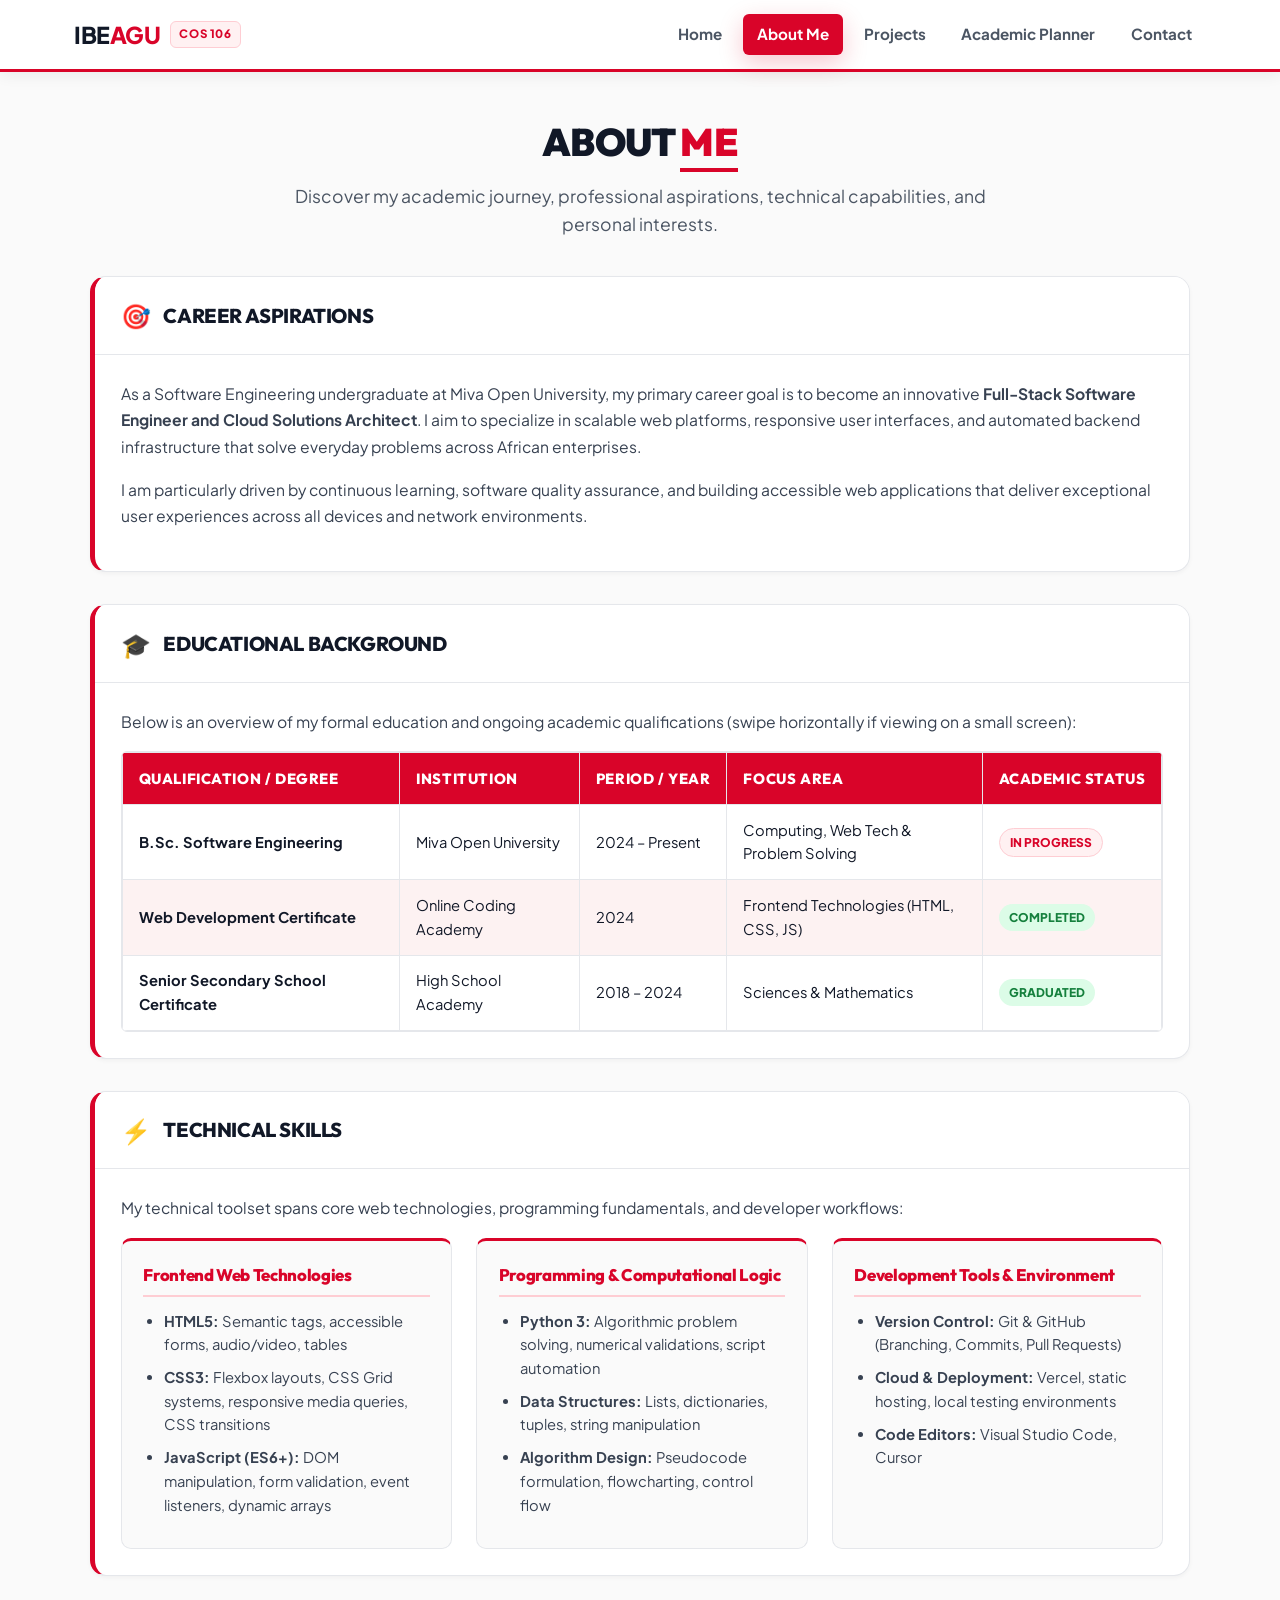
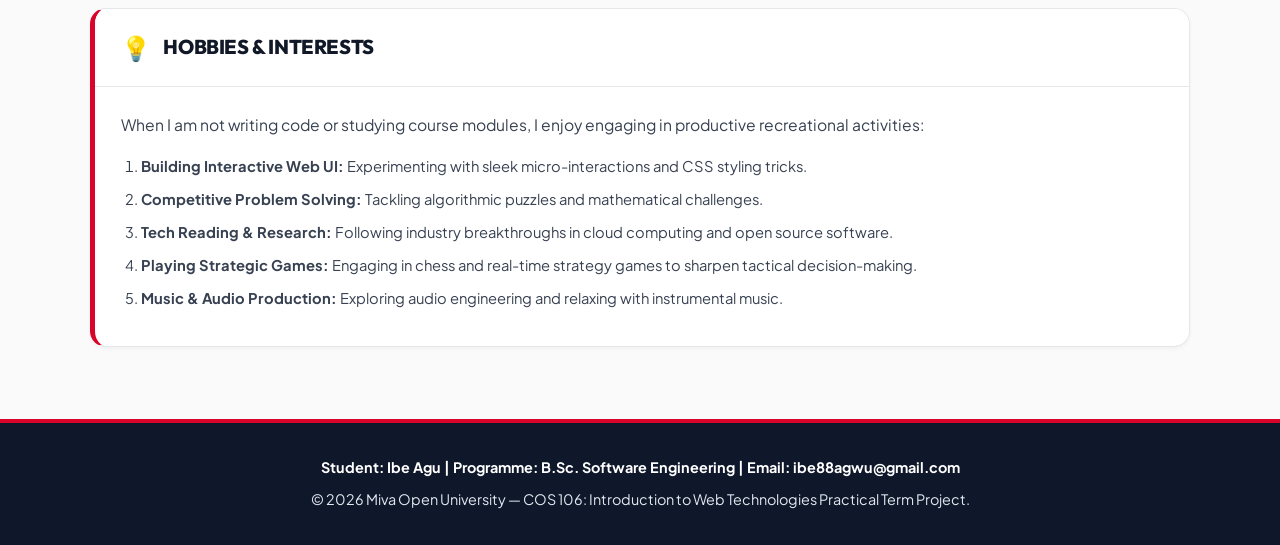
==== commit e0884452: "feat: Mobile hamburger navigation trigger and 100% responsive layout across all viewports" ====
--- a/about.html
+++ b/about.html
@@ -14,8 +14,17 @@
                 <a href="index.html">Ibe<span>Agu</span></a>
                 <span class="badge">COS 106</span>
             </div>
-            <nav>
-                <ul class="nav-links">
+
+            <!-- Mobile Hamburger Menu Toggle -->
+            <button class="menu-toggle" id="menuToggle" aria-label="Toggle navigation menu" aria-expanded="false">
+                <span class="hamburger-bar"></span>
+                <span class="hamburger-bar"></span>
+                <span class="hamburger-bar"></span>
+            </button>
+
+            <!-- Navigation Links -->
+            <nav id="navbar">
+                <ul class="nav-links" id="navLinks">
                     <li><a href="index.html">Home</a></li>
                     <li><a href="about.html" class="active">About Me</a></li>
                     <li><a href="projects.html">Projects</a></li>
@@ -58,7 +67,7 @@
                 <h3>Educational Background</h3>
             </div>
             <div class="card-body">
-                <p class="table-intro">Below is an overview of my formal education and ongoing academic qualifications:</p>
+                <p class="table-intro">Below is an overview of my formal education and ongoing academic qualifications (swipe horizontally if viewing on a small screen):</p>
                 <div class="table-responsive">
                     <table class="custom-table">
                         <thead>
@@ -161,5 +170,7 @@
         </div>
     </footer>
 
+    <!-- JavaScript File -->
+    <script src="script.js"></script>
 </body>
 </html>
--- a/style.css
+++ b/style.css
@@ -2,7 +2,7 @@
    COS 106: Introduction to Web Technologies - Practical Term Project
    Author: Ibe Agu
    Department: B.Sc. Software Engineering | Miva Open University
-   Theme: Bold Red & White High-Impact Aesthetic
+   Theme: Bold Red & White High-Impact Aesthetic (100% Mobile Responsive)
    File: style.css (Comprehensive External Stylesheet)
    ========================================================================== */
 
@@ -45,13 +45,19 @@
     --transition: all 0.25s cubic-bezier(0.4, 0, 0.2, 1);
 }
 
-/* Global Reset */
-* {
+/* Global Reset & Viewport Overflow Protection */
+*, *::before, *::after {
     margin: 0;
     padding: 0;
     box-sizing: border-box;
 }
 
+html {
+    scroll-behavior: smooth;
+    overflow-x: hidden;
+    max-width: 100%;
+}
+
 body {
     background-color: var(--bg-light);
     color: var(--text-primary);
@@ -60,10 +66,21 @@
     min-height: 100vh;
     display: flex;
     flex-direction: column;
+    overflow-x: hidden;
+    max-width: 100%;
+    width: 100%;
 }
 
 main {
     flex: 1;
+    width: 100%;
+    max-width: 100%;
+}
+
+img, video, audio {
+    max-width: 100%;
+    height: auto;
+    display: block;
 }
 
 /* Headings with Bold Typography */
@@ -72,6 +89,7 @@
     font-weight: 800;
     letter-spacing: -0.02em;
     color: var(--text-primary);
+    overflow-wrap: break-word;
 }
 
 a {
@@ -85,7 +103,7 @@
 }
 
 /* --------------------------------------------------------------------------
-   2. HEADER & NAVIGATION BAR (RED & WHITE)
+   2. HEADER & NAVIGATION BAR (WITH MOBILE HAMBURGER MENU)
    -------------------------------------------------------------------------- */
 header {
     background-color: var(--pure-white);
@@ -94,27 +112,28 @@
     top: 0;
     z-index: 1000;
     box-shadow: 0 4px 14px rgba(0, 0, 0, 0.06);
+    width: 100%;
 }
 
 .header-container {
     max-width: 1180px;
     margin: 0 auto;
-    padding: 1rem 1.8rem;
+    padding: 0.9rem 1.5rem;
     display: flex;
     justify-content: space-between;
     align-items: center;
-    flex-wrap: wrap;
-    gap: 1rem;
+    position: relative;
 }
 
 .logo {
     display: flex;
     align-items: center;
     gap: 0.6rem;
+    z-index: 1001;
 }
 
 .logo a {
-    font-size: 1.55rem;
+    font-size: 1.45rem;
     font-weight: 900;
     color: var(--text-primary);
     letter-spacing: -0.5px;
@@ -129,28 +148,69 @@
     background: var(--light-red-bg);
     color: var(--primary-red);
     border: 1px solid var(--card-red-border);
-    font-size: 0.75rem;
-    font-weight: 800;
-    padding: 0.25rem 0.65rem;
+    font-size: 0.72rem;
+    font-weight: 800;
+    padding: 0.2rem 0.55rem;
     border-radius: var(--radius-sm);
     text-transform: uppercase;
     letter-spacing: 0.05em;
 }
 
+/* Hamburger Menu Toggle Button (Mobile) */
+.menu-toggle {
+    display: none;
+    flex-direction: column;
+    justify-content: space-between;
+    width: 32px;
+    height: 24px;
+    background: transparent;
+    border: none;
+    cursor: pointer;
+    padding: 0;
+    z-index: 1001;
+}
+
+.menu-toggle .hamburger-bar {
+    width: 100%;
+    height: 3px;
+    background-color: var(--primary-red);
+    border-radius: 3px;
+    transition: var(--transition);
+    transform-origin: left center;
+}
+
+/* Hamburger active transformation to "X" */
+.menu-toggle.active .hamburger-bar:nth-child(1) {
+    transform: rotate(45deg);
+    top: -2px;
+}
+
+.menu-toggle.active .hamburger-bar:nth-child(2) {
+    opacity: 0;
+    width: 0;
+}
+
+.menu-toggle.active .hamburger-bar:nth-child(3) {
+    transform: rotate(-45deg);
+    top: 2px;
+}
+
+/* Desktop Navigation Links */
 .nav-links {
     list-style: none;
     display: flex;
     align-items: center;
-    gap: 0.5rem;
+    gap: 0.4rem;
 }
 
 .nav-links li a {
     color: var(--text-muted);
     font-size: 0.95rem;
     font-weight: 700;
-    padding: 0.5rem 1rem;
+    padding: 0.5rem 0.9rem;
     border-radius: var(--radius-sm);
     transition: var(--transition);
+    display: block;
 }
 
 .nav-links li a:hover {
@@ -170,24 +230,26 @@
 .hero-section {
     background: linear-gradient(135deg, var(--dark-red) 0%, var(--primary-red) 55%, var(--bright-red) 100%);
     color: var(--pure-white);
-    padding: 4.8rem 1.8rem 4.5rem;
+    padding: 4.5rem 1.5rem 4rem;
     text-align: center;
     position: relative;
     border-bottom: 5px solid var(--primary-red);
+    width: 100%;
 }
 
 .hero-content {
     max-width: 820px;
     margin: 0 auto;
+    width: 100%;
 }
 
 .profile-frame {
     display: inline-block;
-    padding: 6px;
+    padding: 5px;
     background: rgba(255, 255, 255, 0.35);
     border-radius: 50%;
     box-shadow: 0 10px 30px rgba(0, 0, 0, 0.3);
-    margin-bottom: 1.5rem;
+    margin-bottom: 1.4rem;
     transition: transform 0.3s ease;
 }
 
@@ -196,8 +258,8 @@
 }
 
 .profile-img {
-    width: 155px;
-    height: 155px;
+    width: 145px;
+    height: 145px;
     border-radius: 50%;
     object-fit: cover;
     border: 4px solid var(--pure-white);
@@ -205,12 +267,13 @@
 }
 
 .hero-section h2 {
-    font-size: 2.8rem;
+    font-size: clamp(1.8rem, 5vw, 2.8rem);
     font-weight: 900;
     color: var(--pure-white);
     margin-bottom: 0.5rem;
     line-height: 1.15;
     text-transform: uppercase;
+    word-break: break-word;
 }
 
 .hero-section .highlight {
@@ -219,10 +282,11 @@
     background: rgba(255, 255, 255, 0.2);
     padding: 0 0.4rem;
     border-radius: 6px;
+    display: inline-block;
 }
 
 .tagline {
-    font-size: 1.25rem;
+    font-size: clamp(1rem, 2.5vw, 1.25rem);
     color: #ffccd5;
     font-weight: 700;
     margin-bottom: 1.2rem;
@@ -230,10 +294,12 @@
 }
 
 .bio {
-    font-size: 1.05rem;
+    font-size: clamp(0.95rem, 2vw, 1.05rem);
     color: #fef2f2;
     line-height: 1.75;
-    margin-bottom: 2.2rem;
+    margin-bottom: 2rem;
+    max-width: 100%;
+    overflow-wrap: break-word;
 }
 
 .hero-buttons {
@@ -241,7 +307,8 @@
     justify-content: center;
     align-items: center;
     flex-wrap: wrap;
-    gap: 1rem;
+    gap: 0.9rem;
+    width: 100%;
 }
 
 /* --------------------------------------------------------------------------
@@ -250,19 +317,20 @@
 .btn {
     display: inline-block;
     font-family: 'Outfit', sans-serif;
-    font-size: 0.98rem;
-    font-weight: 800;
-    padding: 0.75rem 1.6rem;
+    font-size: 0.95rem;
+    font-weight: 800;
+    padding: 0.75rem 1.5rem;
     border-radius: var(--radius-md);
     cursor: pointer;
     border: 2px solid transparent;
     transition: var(--transition);
     text-align: center;
     letter-spacing: 0.02em;
+    max-width: 100%;
 }
 
 .btn:hover {
-    transform: translateY(-3px);
+    transform: translateY(-2px);
     box-shadow: var(--shadow-lg);
 }
 
@@ -312,8 +380,8 @@
 }
 
 .btn-sm {
-    padding: 0.5rem 1rem;
-    font-size: 0.88rem;
+    padding: 0.45rem 0.9rem;
+    font-size: 0.85rem;
     border-radius: var(--radius-sm);
 }
 
@@ -339,25 +407,28 @@
 }
 
 /* --------------------------------------------------------------------------
-   5. PAGE LAYOUTS & HEADERS
+   5. PAGE CONTAINERS & HEADERS
    -------------------------------------------------------------------------- */
 .page-container {
     max-width: 1140px;
-    margin: 3rem auto;
-    padding: 0 1.8rem;
+    margin: 2.5rem auto;
+    padding: 0 1.25rem;
+    width: 100%;
 }
 
 .page-header {
     text-align: center;
-    margin-bottom: 2.8rem;
+    margin-bottom: 2.4rem;
+    width: 100%;
 }
 
 .page-header h2 {
-    font-size: 2.4rem;
+    font-size: clamp(1.7rem, 4.5vw, 2.4rem);
     color: var(--text-primary);
     font-weight: 900;
     text-transform: uppercase;
     margin-bottom: 0.5rem;
+    word-break: break-word;
 }
 
 .page-header h2 .highlight {
@@ -368,15 +439,16 @@
 
 .subtitle {
     color: var(--text-muted);
-    font-size: 1.1rem;
+    font-size: clamp(0.95rem, 2.2vw, 1.1rem);
     max-width: 720px;
     margin: 0 auto;
+    line-height: 1.6;
 }
 
 .section-title {
-    font-size: 1.8rem;
-    color: var(--text-primary);
-    margin-bottom: 1.5rem;
+    font-size: clamp(1.4rem, 3.5vw, 1.8rem);
+    color: var(--text-primary);
+    margin-bottom: 1.3rem;
     text-align: center;
     font-weight: 800;
     text-transform: uppercase;
@@ -389,52 +461,56 @@
 /* Highlights Grid (Home Page) */
 .highlights-grid {
     display: grid;
-    grid-template-columns: repeat(auto-fit, minmax(300px, 1fr));
-    gap: 1.8rem;
-    margin-bottom: 3rem;
+    grid-template-columns: repeat(auto-fit, minmax(280px, 1fr));
+    gap: 1.5rem;
+    margin-bottom: 2.5rem;
+    width: 100%;
 }
 
 .highlight-card {
     background-color: var(--pure-white);
-    padding: 2.2rem;
+    padding: 1.8rem;
     border-radius: var(--radius-lg);
     box-shadow: var(--shadow-sm);
     border: 1px solid var(--border-color);
     border-top: 4px solid var(--primary-red);
     transition: var(--transition);
+    min-width: 0;
 }
 
 .highlight-card:hover {
-    transform: translateY(-6px);
+    transform: translateY(-5px);
     box-shadow: var(--shadow-md);
     border-color: var(--primary-red);
 }
 
 .highlight-card .icon {
-    font-size: 2.4rem;
-    margin-bottom: 1rem;
+    font-size: 2.2rem;
+    margin-bottom: 0.8rem;
 }
 
 .highlight-card h4 {
-    font-size: 1.35rem;
-    color: var(--text-primary);
-    margin-bottom: 0.6rem;
+    font-size: 1.25rem;
+    color: var(--text-primary);
+    margin-bottom: 0.5rem;
     font-weight: 800;
 }
 
 .highlight-card p {
     color: var(--text-muted);
-    font-size: 0.98rem;
-    margin-bottom: 1.2rem;
+    font-size: 0.95rem;
+    margin-bottom: 1rem;
+    line-height: 1.6;
 }
 
 .text-link {
     font-family: 'Outfit', sans-serif;
-    font-size: 0.92rem;
+    font-size: 0.9rem;
     font-weight: 800;
     color: var(--primary-red);
     text-transform: uppercase;
     letter-spacing: 0.04em;
+    display: inline-block;
 }
 
 /* --------------------------------------------------------------------------
@@ -442,46 +518,49 @@
    -------------------------------------------------------------------------- */
 .media-box {
     background-color: var(--pure-white);
-    padding: 2.8rem 2.2rem;
+    padding: 2.2rem 1.5rem;
     border-radius: var(--radius-lg);
     box-shadow: var(--shadow-sm);
     border: 1px solid var(--border-color);
     border-top: 5px solid var(--primary-red);
     margin-top: 2rem;
+    width: 100%;
 }
 
 .text-center {
     text-align: center;
     color: var(--text-muted);
-    margin-bottom: 1.8rem;
-    font-size: 1.05rem;
+    margin-bottom: 1.5rem;
+    font-size: 1rem;
 }
 
 .multimedia-wrapper {
     display: grid;
-    grid-template-columns: repeat(auto-fit, minmax(320px, 1fr));
-    gap: 2rem;
+    grid-template-columns: repeat(auto-fit, minmax(280px, 1fr));
+    gap: 1.5rem;
+    width: 100%;
 }
 
 .media-card {
     background-color: var(--bg-light);
-    padding: 1.8rem;
+    padding: 1.5rem;
     border-radius: var(--radius-md);
     border: 1px solid var(--border-color);
     border-left: 4px solid var(--primary-red);
+    min-width: 0;
 }
 
 .media-card h4 {
     color: var(--text-primary);
-    font-size: 1.25rem;
+    font-size: 1.2rem;
     margin-bottom: 0.4rem;
     font-weight: 800;
 }
 
 .media-caption {
-    font-size: 0.9rem;
+    font-size: 0.88rem;
     color: var(--text-muted);
-    margin-bottom: 1.2rem;
+    margin-bottom: 1rem;
 }
 
 .audio-player {
@@ -493,9 +572,10 @@
 .video-player {
     width: 100%;
     height: auto;
-    max-height: 240px;
+    max-height: 220px;
     border-radius: var(--radius-md);
     background-color: #000;
+    object-fit: cover;
 }
 
 /* --------------------------------------------------------------------------
@@ -506,66 +586,74 @@
     border-radius: var(--radius-lg);
     box-shadow: var(--shadow-sm);
     border: 1px solid var(--border-color);
-    margin-bottom: 2.2rem;
+    margin-bottom: 2rem;
     overflow: hidden;
     border-left: 5px solid var(--primary-red);
+    width: 100%;
 }
 
 .card-header {
     background-color: var(--pure-white);
-    padding: 1.4rem 2rem;
+    padding: 1.2rem 1.6rem;
     border-bottom: 1px solid var(--border-color);
     display: flex;
     align-items: center;
-    gap: 0.9rem;
+    gap: 0.8rem;
 }
 
 .card-icon {
-    font-size: 1.6rem;
+    font-size: 1.5rem;
+    flex-shrink: 0;
 }
 
 .card-header h3 {
-    font-size: 1.35rem;
+    font-size: 1.25rem;
     color: var(--text-primary);
     font-weight: 800;
     text-transform: uppercase;
 }
 
 .card-body {
-    padding: 2rem;
+    padding: 1.6rem;
+    width: 100%;
 }
 
 .card-body p {
-    margin-bottom: 1.2rem;
+    margin-bottom: 1rem;
     color: #374151;
-    font-size: 1.02rem;
-    line-height: 1.75;
-}
-
-/* Tables (HTML Requirement) */
+    font-size: 0.98rem;
+    line-height: 1.7;
+    overflow-wrap: break-word;
+}
+
+/* Tables (HTML Requirement - Horizontal Scroll Protected) */
 .table-intro {
-    font-size: 0.95rem;
+    font-size: 0.92rem;
     color: var(--text-muted);
-    margin-bottom: 1.2rem;
+    margin-bottom: 1rem;
 }
 
 .table-responsive {
     width: 100%;
     overflow-x: auto;
+    -webkit-overflow-scrolling: touch;
+    border-radius: var(--radius-sm);
+    margin-top: 0.5rem;
+    border: 1px solid var(--border-color);
 }
 
 .custom-table {
     width: 100%;
+    min-width: 540px; /* Ensures readable columns on small mobile without squishing */
     border-collapse: collapse;
-    margin-top: 0.5rem;
     text-align: left;
 }
 
 .custom-table th,
 .custom-table td {
-    padding: 0.95rem 1.2rem;
+    padding: 0.85rem 1rem;
     border: 1px solid var(--border-color);
-    font-size: 0.95rem;
+    font-size: 0.92rem;
 }
 
 .custom-table th {
@@ -575,6 +663,7 @@
     font-weight: 800;
     text-transform: uppercase;
     letter-spacing: 0.04em;
+    white-space: nowrap;
 }
 
 .custom-table tbody tr:nth-child(even) {
@@ -587,11 +676,12 @@
 
 .status-badge {
     display: inline-block;
-    padding: 0.3rem 0.75rem;
+    padding: 0.25rem 0.65rem;
     border-radius: 50px;
-    font-size: 0.78rem;
-    font-weight: 800;
-    text-transform: uppercase;
+    font-size: 0.75rem;
+    font-weight: 800;
+    text-transform: uppercase;
+    white-space: nowrap;
 }
 
 .status-progress {
@@ -608,46 +698,50 @@
 /* Skills Grid */
 .skills-grid {
     display: grid;
-    grid-template-columns: repeat(auto-fit, minmax(280px, 1fr));
-    gap: 1.8rem;
+    grid-template-columns: repeat(auto-fit, minmax(260px, 1fr));
+    gap: 1.5rem;
     margin-top: 1rem;
+    width: 100%;
 }
 
 .skill-category {
     background-color: var(--bg-light);
-    padding: 1.5rem;
+    padding: 1.35rem;
     border-radius: var(--radius-md);
     border: 1px solid var(--border-color);
     border-top: 3px solid var(--primary-red);
+    min-width: 0;
 }
 
 .skill-category h4 {
     color: var(--primary-red);
-    font-size: 1.1rem;
-    font-weight: 800;
-    margin-bottom: 1rem;
+    font-size: 1.05rem;
+    font-weight: 800;
+    margin-bottom: 0.8rem;
     border-bottom: 2px solid var(--card-red-border);
-    padding-bottom: 0.4rem;
+    padding-bottom: 0.35rem;
 }
 
 .styled-list, .styled-ordered-list {
-    padding-left: 1.4rem;
+    padding-left: 1.3rem;
     color: #374151;
-    font-size: 0.95rem;
+    font-size: 0.92rem;
 }
 
 .styled-list li, .styled-ordered-list li {
-    margin-bottom: 0.7rem;
+    margin-bottom: 0.6rem;
     line-height: 1.6;
+    overflow-wrap: break-word;
 }
 
 /* --------------------------------------------------------------------------
-   8. PROJECTS PAGE (CSS GRID)
+   8. PROJECTS PAGE (CSS GRID - MOBILE OPTIMIZED)
    -------------------------------------------------------------------------- */
 .projects-grid {
     display: grid;
-    grid-template-columns: repeat(auto-fit, minmax(340px, 1fr));
-    gap: 2.2rem;
+    grid-template-columns: repeat(auto-fit, minmax(300px, 1fr));
+    gap: 1.8rem;
+    width: 100%;
 }
 
 .project-card {
@@ -660,10 +754,11 @@
     display: flex;
     flex-direction: column;
     transition: var(--transition);
+    min-width: 0;
 }
 
 .project-card:hover {
-    transform: translateY(-8px);
+    transform: translateY(-6px);
     box-shadow: var(--shadow-lg);
     border-color: var(--primary-red);
 }
@@ -671,7 +766,7 @@
 .project-img-container {
     position: relative;
     width: 100%;
-    height: 200px;
+    height: 185px;
     background-color: #f3f4f6;
     overflow: hidden;
 }
@@ -684,19 +779,19 @@
 }
 
 .project-card:hover .project-img {
-    transform: scale(1.05);
+    transform: scale(1.04);
 }
 
 .project-badge {
     position: absolute;
-    top: 14px;
-    right: 14px;
+    top: 12px;
+    right: 12px;
     background-color: var(--primary-red);
     color: var(--pure-white);
     font-family: 'Outfit', sans-serif;
-    font-size: 0.78rem;
-    font-weight: 800;
-    padding: 0.35rem 0.8rem;
+    font-size: 0.75rem;
+    font-weight: 800;
+    padding: 0.3rem 0.7rem;
     border-radius: 50px;
     text-transform: uppercase;
     letter-spacing: 0.04em;
@@ -704,49 +799,53 @@
 }
 
 .project-body {
-    padding: 1.8rem;
+    padding: 1.5rem;
     display: flex;
     flex-direction: column;
     flex: 1;
+    min-width: 0;
 }
 
 .project-body h3 {
-    font-size: 1.35rem;
-    color: var(--text-primary);
-    margin-bottom: 0.6rem;
-    font-weight: 800;
+    font-size: 1.25rem;
+    color: var(--text-primary);
+    margin-bottom: 0.5rem;
+    font-weight: 800;
+    overflow-wrap: break-word;
 }
 
 .project-desc {
-    font-size: 0.95rem;
+    font-size: 0.92rem;
     color: var(--text-muted);
     flex: 1;
-    margin-bottom: 1.4rem;
+    margin-bottom: 1.2rem;
     line-height: 1.65;
+    overflow-wrap: break-word;
 }
 
 .project-tech-tags {
     display: flex;
     flex-wrap: wrap;
-    gap: 0.5rem;
-    margin-bottom: 1.4rem;
+    gap: 0.4rem;
+    margin-bottom: 1.2rem;
 }
 
 .project-tech-tags span {
     background-color: var(--light-red-bg);
     color: var(--primary-red);
     border: 1px solid var(--card-red-border);
-    font-size: 0.78rem;
-    font-weight: 800;
-    padding: 0.28rem 0.65rem;
+    font-size: 0.75rem;
+    font-weight: 800;
+    padding: 0.25rem 0.6rem;
     border-radius: var(--radius-sm);
     text-transform: uppercase;
 }
 
 .project-links {
     display: flex;
-    gap: 0.75rem;
+    gap: 0.6rem;
     align-items: center;
+    flex-wrap: wrap;
 }
 
 /* --------------------------------------------------------------------------
@@ -755,48 +854,53 @@
 .planner-wrapper {
     display: grid;
     grid-template-columns: 2fr 1fr;
-    gap: 2.2rem;
+    gap: 1.8rem;
     align-items: start;
+    width: 100%;
 }
 
 .planner-box {
     background-color: var(--pure-white);
-    padding: 2.2rem;
+    padding: 1.8rem;
     border-radius: var(--radius-lg);
     box-shadow: var(--shadow-sm);
     border: 1px solid var(--border-color);
     border-top: 5px solid var(--primary-red);
+    min-width: 0;
+    width: 100%;
 }
 
 .planner-header {
-    margin-bottom: 1.8rem;
+    margin-bottom: 1.4rem;
 }
 
 .planner-header h3 {
-    font-size: 1.45rem;
-    color: var(--text-primary);
-    font-weight: 800;
-    margin-bottom: 0.4rem;
+    font-size: 1.35rem;
+    color: var(--text-primary);
+    font-weight: 800;
+    margin-bottom: 0.35rem;
     text-transform: uppercase;
 }
 
 .planner-header p {
-    font-size: 0.95rem;
+    font-size: 0.92rem;
     color: var(--text-muted);
 }
 
 .planner-input-group {
     display: flex;
-    gap: 0.75rem;
-    margin-bottom: 1.4rem;
+    gap: 0.6rem;
+    margin-bottom: 1.2rem;
+    width: 100%;
 }
 
 .planner-input-group input {
     flex: 1;
-    padding: 0.85rem 1.2rem;
+    min-width: 0;
+    padding: 0.8rem 1rem;
     border: 2px solid var(--border-color);
     border-radius: var(--radius-md);
-    font-size: 0.98rem;
+    font-size: 1rem; /* 16px prevents iOS zoom */
     font-family: inherit;
     transition: var(--transition);
 }
@@ -804,24 +908,24 @@
 .planner-input-group input:focus {
     outline: none;
     border-color: var(--primary-red);
-    box-shadow: 0 0 0 4px rgba(217, 4, 41, 0.12);
+    box-shadow: 0 0 0 3px rgba(217, 4, 41, 0.12);
 }
 
 .planner-status-bar {
     display: flex;
     align-items: center;
-    gap: 0.75rem;
-    padding-bottom: 1.2rem;
-    margin-bottom: 1.2rem;
+    gap: 0.5rem;
+    padding-bottom: 1rem;
+    margin-bottom: 1rem;
     border-bottom: 2px solid var(--border-color);
     flex-wrap: wrap;
 }
 
 .badge-stat {
     font-family: 'Outfit', sans-serif;
-    font-size: 0.82rem;
-    font-weight: 800;
-    padding: 0.35rem 0.8rem;
+    font-size: 0.8rem;
+    font-weight: 800;
+    padding: 0.3rem 0.7rem;
     border-radius: 50px;
     background-color: #f4f4f5;
     color: var(--text-primary);
@@ -841,19 +945,23 @@
 
 .task-list {
     list-style: none;
+    width: 100%;
 }
 
 .task-item {
     display: flex;
-    align-items: center;
+    align-items: flex-start;
     justify-content: space-between;
-    padding: 0.95rem 1.2rem;
+    padding: 0.85rem 1rem;
     border-radius: var(--radius-md);
-    margin-bottom: 0.6rem;
+    margin-bottom: 0.5rem;
     background-color: #ffffff;
     border: 1px solid var(--border-color);
     border-left: 4px solid var(--primary-red);
     transition: var(--transition);
+    gap: 0.75rem;
+    width: 100%;
+    min-width: 0;
 }
 
 .task-item:hover {
@@ -863,9 +971,10 @@
 
 .task-item-left {
     display: flex;
-    align-items: center;
-    gap: 0.9rem;
+    align-items: flex-start;
+    gap: 0.8rem;
     flex: 1;
+    min-width: 0;
     cursor: pointer;
 }
 
@@ -874,13 +983,18 @@
     height: 20px;
     cursor: pointer;
     accent-color: var(--primary-red);
+    margin-top: 2px;
+    flex-shrink: 0;
 }
 
 .task-text {
-    font-size: 0.98rem;
+    font-size: 0.95rem;
     font-weight: 600;
     color: var(--text-primary);
     word-break: break-word;
+    overflow-wrap: anywhere;
+    flex: 1;
+    min-width: 0;
 }
 
 .task-item.completed {
@@ -900,9 +1014,10 @@
     font-size: 1.3rem;
     font-weight: 700;
     cursor: pointer;
-    padding: 0.2rem 0.6rem;
+    padding: 0 0.4rem;
     border-radius: var(--radius-sm);
     transition: var(--transition);
+    flex-shrink: 0;
 }
 
 .btn-delete:hover {
@@ -912,23 +1027,23 @@
 
 .empty-state {
     text-align: center;
-    padding: 3rem 1.5rem;
+    padding: 2.5rem 1rem;
     color: var(--text-muted);
 }
 
 .empty-icon {
-    font-size: 2.8rem;
-    margin-bottom: 0.6rem;
+    font-size: 2.5rem;
+    margin-bottom: 0.5rem;
 }
 
 .mini-table {
     width: 100%;
-    font-size: 0.92rem;
+    font-size: 0.9rem;
     border-collapse: collapse;
 }
 
 .mini-table td {
-    padding: 0.6rem 0;
+    padding: 0.5rem 0;
     border-bottom: 1px solid var(--border-color);
 }
 
@@ -937,23 +1052,25 @@
    -------------------------------------------------------------------------- */
 .contact-layout {
     display: grid;
-    grid-template-columns: 1fr 1.4fr;
-    gap: 2.2rem;
+    grid-template-columns: 1fr 1.3fr;
+    gap: 1.8rem;
     align-items: start;
+    width: 100%;
 }
 
 .info-item {
     display: flex;
-    gap: 1.1rem;
-    margin-top: 1.4rem;
+    gap: 1rem;
+    margin-top: 1.25rem;
 }
 
 .info-icon {
-    font-size: 1.6rem;
+    font-size: 1.5rem;
+    flex-shrink: 0;
 }
 
 .info-item strong {
-    font-size: 0.9rem;
+    font-size: 0.88rem;
     color: var(--text-muted);
     display: block;
     text-transform: uppercase;
@@ -961,39 +1078,43 @@
 }
 
 .info-item p {
-    font-size: 1.05rem;
+    font-size: 1rem;
     color: var(--text-primary);
     font-weight: 700;
+    word-break: break-word;
 }
 
 .form-container {
     background-color: var(--pure-white);
-    padding: 2.2rem;
+    padding: 1.8rem;
     border-radius: var(--radius-lg);
     box-shadow: var(--shadow-sm);
     border: 1px solid var(--border-color);
     border-top: 5px solid var(--primary-red);
+    width: 100%;
+    min-width: 0;
 }
 
 .form-container h3 {
-    font-size: 1.45rem;
-    color: var(--text-primary);
-    margin-bottom: 1.4rem;
+    font-size: 1.35rem;
+    color: var(--text-primary);
+    margin-bottom: 1.25rem;
     font-weight: 800;
     text-transform: uppercase;
 }
 
 .form-group {
-    margin-bottom: 1.4rem;
+    margin-bottom: 1.25rem;
+    width: 100%;
 }
 
 .form-group label {
     display: block;
     font-family: 'Outfit', sans-serif;
-    font-size: 0.95rem;
+    font-size: 0.92rem;
     font-weight: 700;
     color: var(--text-primary);
-    margin-bottom: 0.4rem;
+    margin-bottom: 0.35rem;
     text-transform: uppercase;
     letter-spacing: 0.02em;
 }
@@ -1005,20 +1126,21 @@
 .form-group input,
 .form-group textarea {
     width: 100%;
-    padding: 0.85rem 1.1rem;
+    padding: 0.8rem 1rem;
     border: 2px solid var(--border-color);
     border-radius: var(--radius-md);
-    font-size: 0.98rem;
+    font-size: 1rem; /* 16px avoids iOS input zoom */
     font-family: inherit;
     color: var(--text-primary);
     transition: var(--transition);
+    box-sizing: border-box;
 }
 
 .form-group input:focus,
 .form-group textarea:focus {
     outline: none;
     border-color: var(--primary-red);
-    box-shadow: 0 0 0 4px rgba(217, 4, 41, 0.12);
+    box-shadow: 0 0 0 3px rgba(217, 4, 41, 0.12);
 }
 
 .form-group input.input-error,
@@ -1032,15 +1154,15 @@
     font-size: 0.82rem;
     font-weight: 700;
     display: block;
-    margin-top: 0.4rem;
+    margin-top: 0.35rem;
     min-height: 18px;
 }
 
 .alert-box {
-    padding: 1.1rem 1.4rem;
+    padding: 1rem 1.25rem;
     border-radius: var(--radius-md);
-    margin-bottom: 1.4rem;
-    font-size: 0.95rem;
+    margin-bottom: 1.25rem;
+    font-size: 0.92rem;
     font-weight: 600;
     display: none;
 }
@@ -1053,28 +1175,29 @@
 }
 
 /* --------------------------------------------------------------------------
-   11. FOOTER (RED & WHITE)
+   11. FOOTER
    -------------------------------------------------------------------------- */
 footer {
     background-color: #0f172a;
     color: #e2e8f0;
-    padding: 2.2rem 1.8rem;
+    padding: 2rem 1.5rem;
     margin-top: auto;
     border-top: 4px solid var(--primary-red);
+    width: 100%;
 }
 
 .footer-container {
     max-width: 1140px;
     margin: 0 auto;
     text-align: center;
-    font-size: 0.92rem;
+    font-size: 0.9rem;
     line-height: 1.8;
 }
 
 .footer-container p:first-child {
     color: #ffffff;
     font-weight: 700;
-    margin-bottom: 0.4rem;
+    margin-bottom: 0.35rem;
 }
 
 /* --------------------------------------------------------------------------
@@ -1090,25 +1213,58 @@
     }
 }
 
+/* Mobile & Tablet Breakpoint (<= 768px) */
 @media (max-width: 768px) {
     .header-container {
+        padding: 0.8rem 1.2rem;
+    }
+
+    /* Show Mobile Hamburger Button */
+    .menu-toggle {
+        display: flex;
+    }
+
+    /* Hide standard nav links and convert to collapsible mobile drawer */
+    .nav-links {
+        display: none;
+        position: absolute;
+        top: 100%;
+        left: 0;
+        right: 0;
+        width: 100%;
+        background-color: var(--pure-white);
         flex-direction: column;
-        text-align: center;
-        gap: 0.85rem;
-    }
-
-    .nav-links {
-        flex-wrap: wrap;
-        justify-content: center;
-        gap: 0.35rem;
-    }
-
+        padding: 1rem 1.2rem;
+        box-shadow: 0 14px 25px rgba(0, 0, 0, 0.12);
+        border-bottom: 3px solid var(--primary-red);
+        gap: 0.4rem;
+        z-index: 1000;
+    }
+
+    .nav-links.open {
+        display: flex;
+        animation: mobileNavSlide 0.25s cubic-bezier(0.4, 0, 0.2, 1) forwards;
+    }
+
+    .nav-links li {
+        width: 100%;
+    }
+
+    .nav-links li a {
+        width: 100%;
+        padding: 0.75rem 1rem;
+        border-radius: var(--radius-sm);
+        font-size: 1rem;
+    }
+
+    /* Hero section scaling */
     .hero-section {
-        padding: 3.5rem 1.4rem;
-    }
-
-    .hero-section h2 {
-        font-size: 2.1rem;
+        padding: 3rem 1.2rem 2.5rem;
+    }
+
+    .profile-img {
+        width: 125px;
+        height: 125px;
     }
 
     .hero-buttons {
@@ -1120,7 +1276,60 @@
         width: 100%;
     }
 
+    /* Force all multi-column grids to a single full-width column on mobile */
+    .highlights-grid {
+        grid-template-columns: 1fr;
+    }
+
+    .multimedia-wrapper {
+        grid-template-columns: 1fr;
+    }
+
+    .skills-grid {
+        grid-template-columns: 1fr;
+    }
+
+    .projects-grid {
+        grid-template-columns: 1fr;
+    }
+
     .planner-input-group {
         flex-direction: column;
     }
-}
+
+    .planner-input-group .btn {
+        width: 100%;
+    }
+
+    .project-links {
+        flex-direction: column;
+        width: 100%;
+    }
+
+    .project-links .btn {
+        width: 100%;
+    }
+
+    .card-body {
+        padding: 1.2rem;
+    }
+
+    .planner-box {
+        padding: 1.3rem;
+    }
+
+    .form-container {
+        padding: 1.3rem;
+    }
+}
+
+@keyframes mobileNavSlide {
+    from {
+        opacity: 0;
+        transform: translateY(-8px);
+    }
+    to {
+        opacity: 1;
+        transform: translateY(0);
+    }
+}
